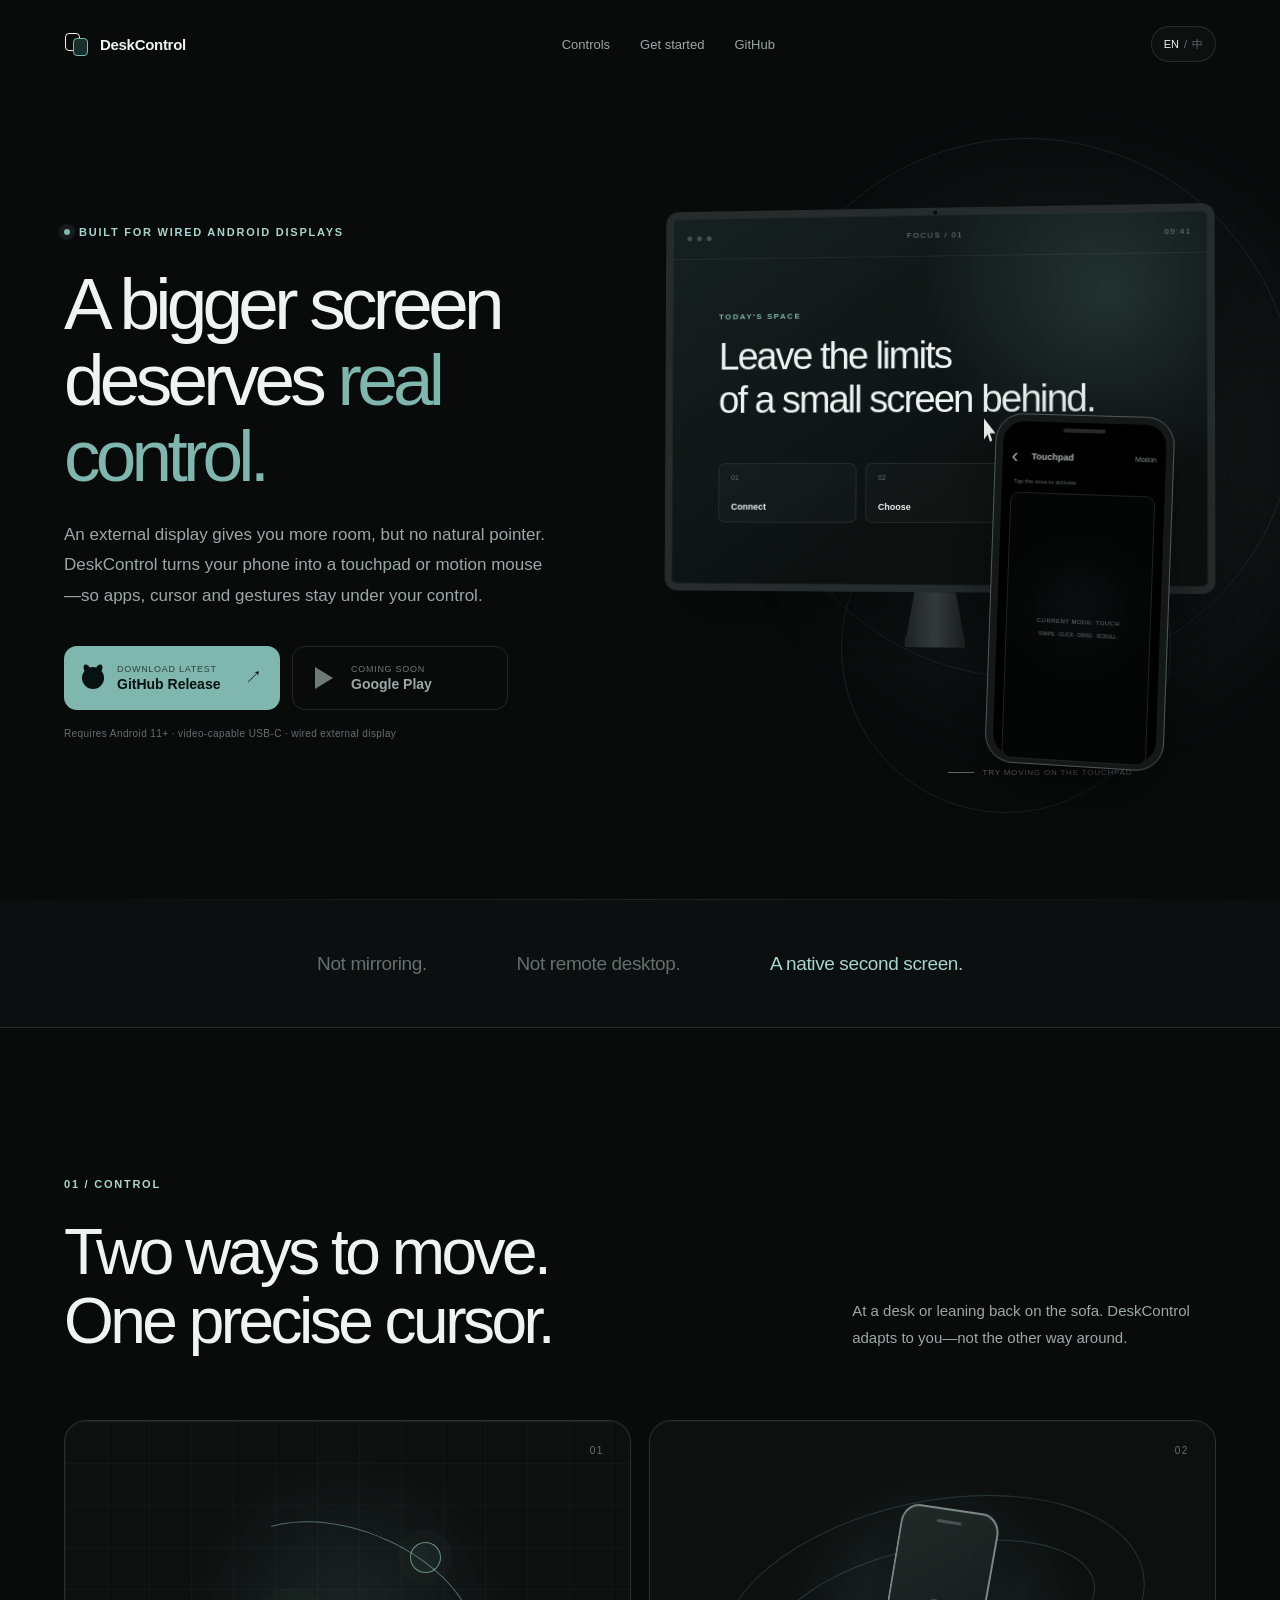
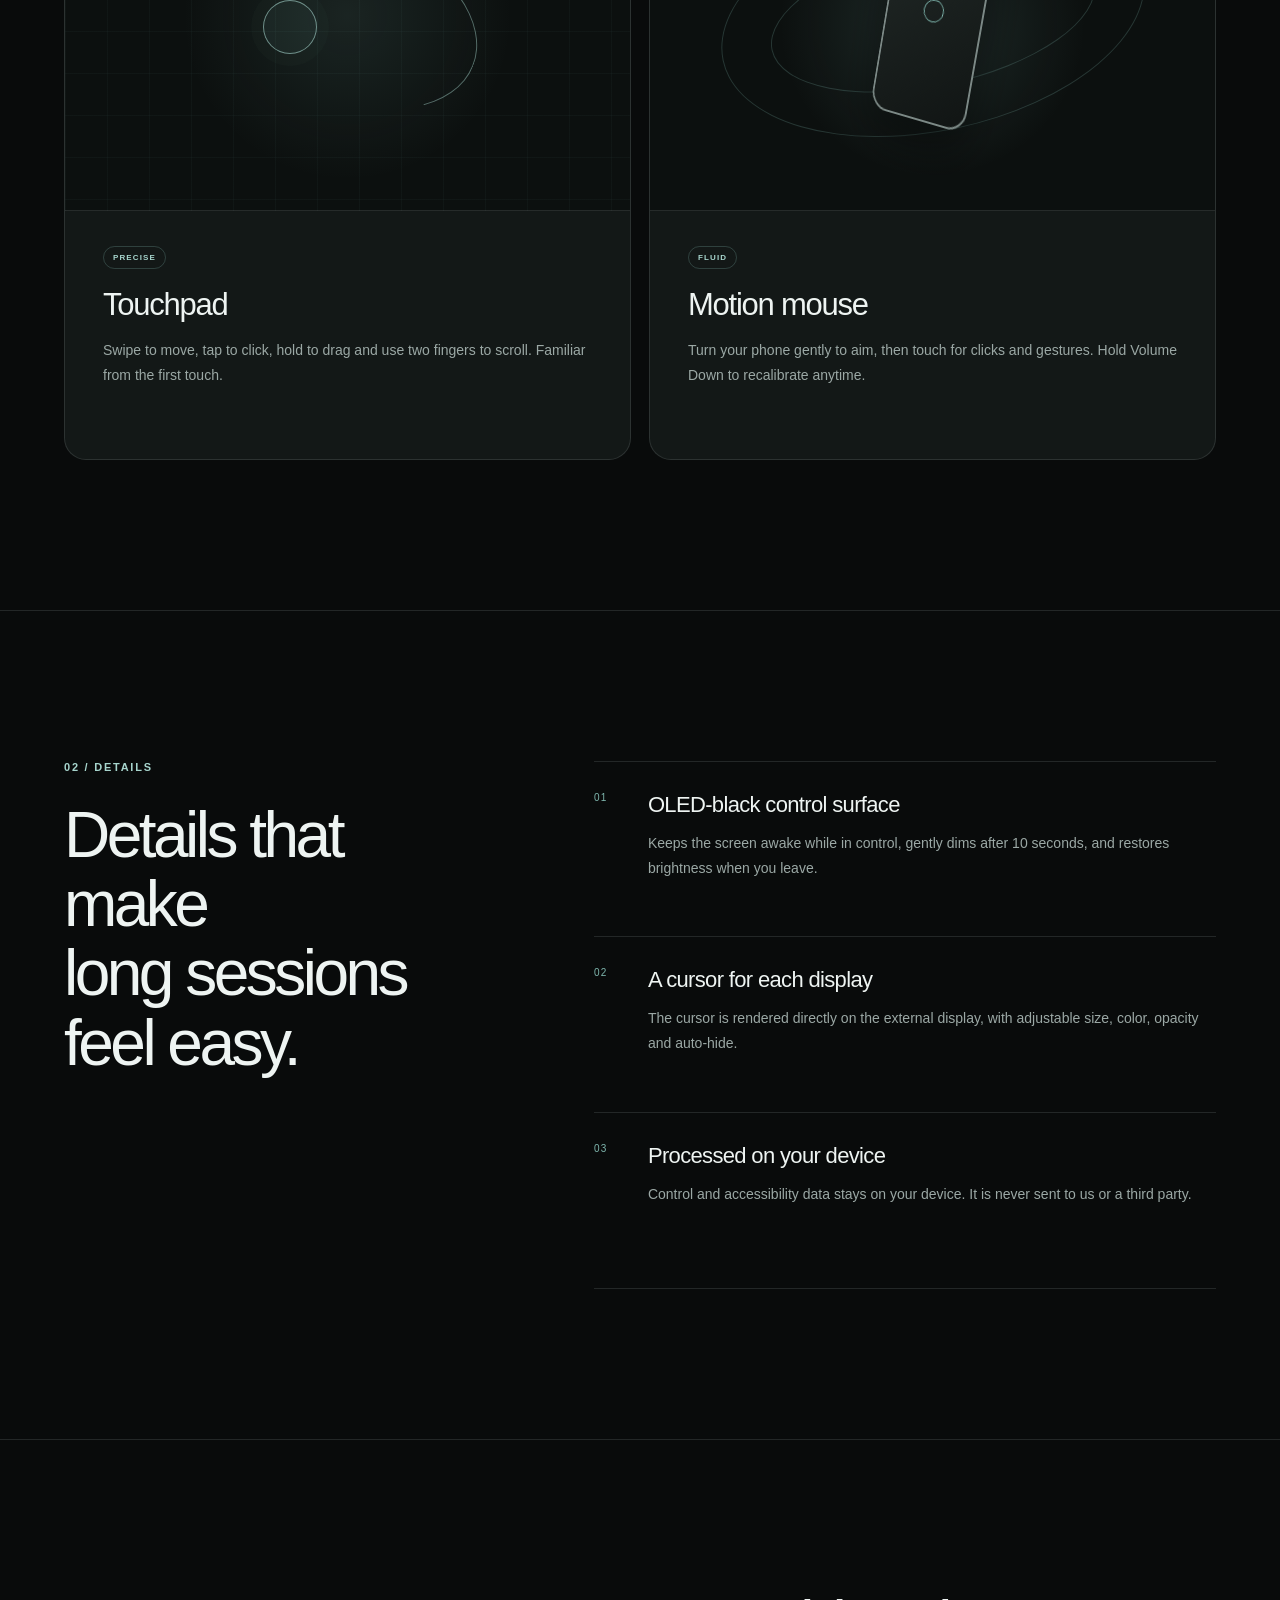
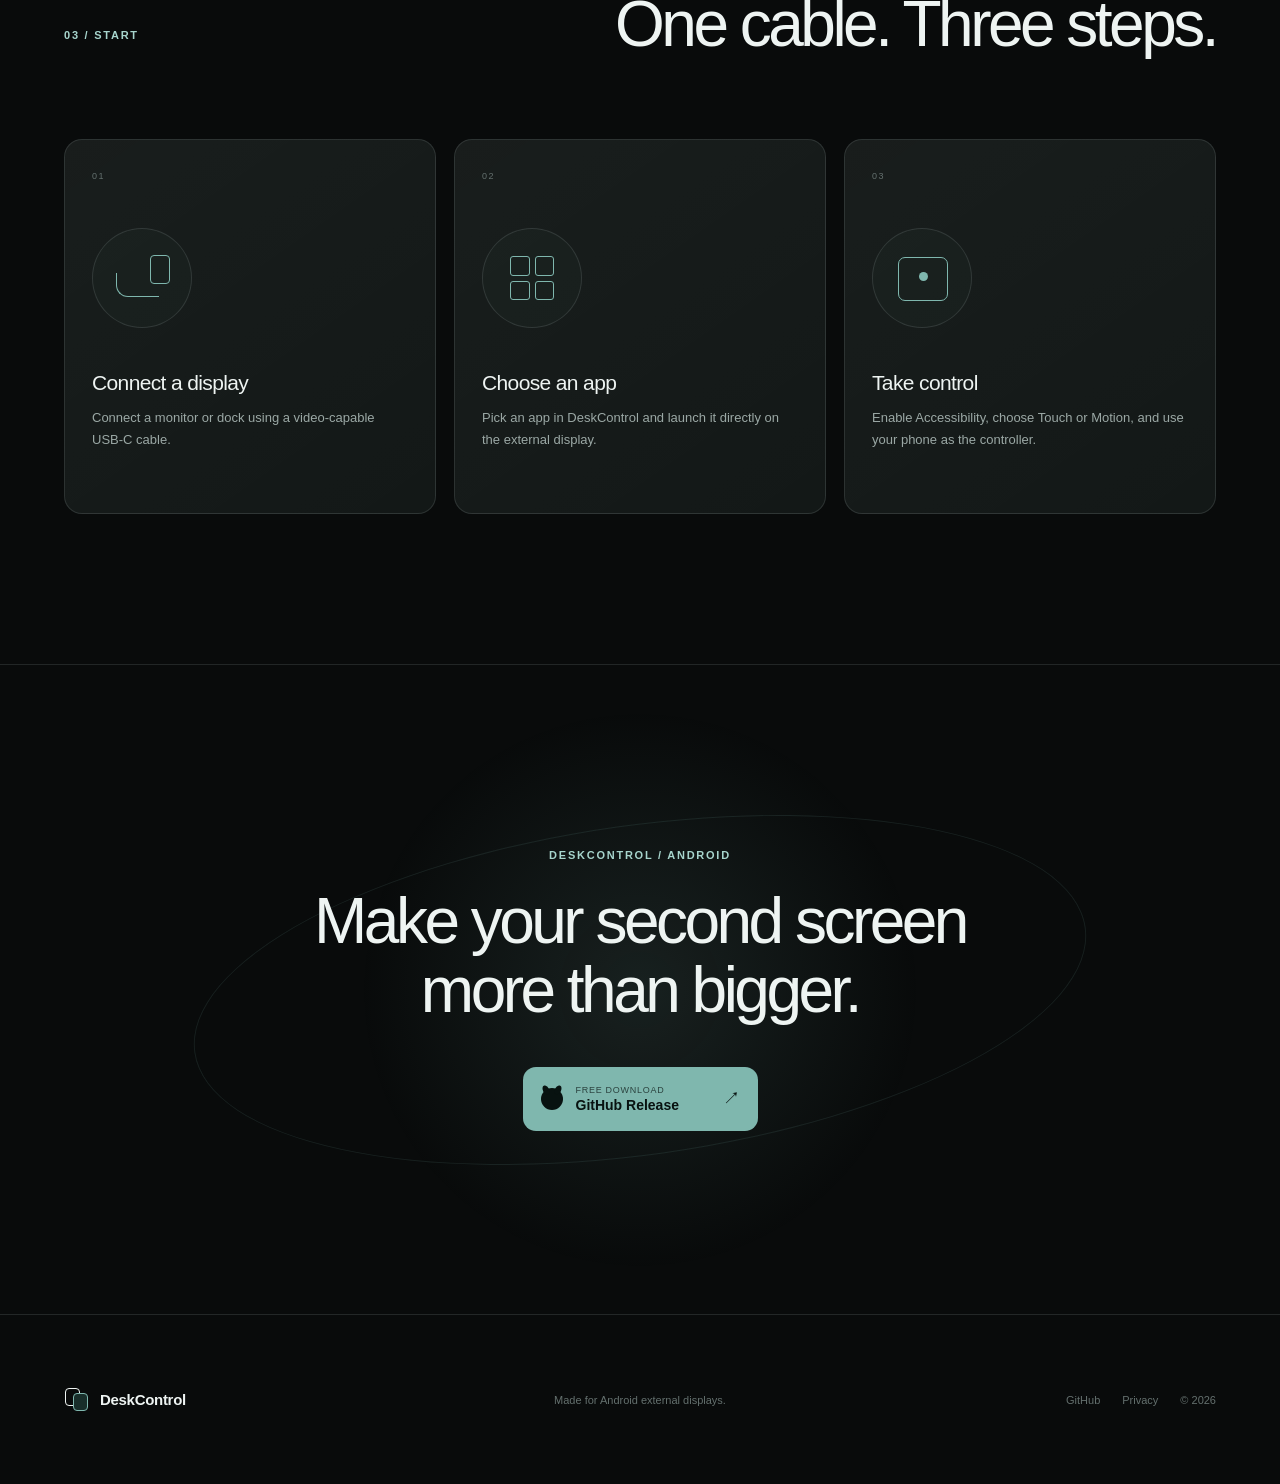
==== index.html @ b178121e "add official website" ====
<!doctype html>
<html lang="zh-CN">
<head>
    <meta charset="UTF-8">
    <meta name="viewport" content="width=device-width, initial-scale=1">
    <meta name="theme-color" content="#090b0b">
    <meta name="description" content="DeskControl 把 Android 手机变成有线外接屏的触控板与体感鼠标。">
    <meta property="og:type" content="website">
    <meta property="og:title" content="DeskControl — 让外接屏真正可用">
    <meta property="og:description" content="用手机上的触控板与体感鼠标，控制 Android 有线外接屏。">
    <meta property="og:image" content="https://exiarepairii.github.io/deskcontrol/og.png">
    <meta name="twitter:card" content="summary_large_image">
    <title>DeskControl — 让外接屏真正可用</title>
    <link rel="stylesheet" href="./styles.css">
    <script src="./script.js" defer></script>
</head>
<body>
    <a class="skip-link" href="#main" data-zh="跳到主要内容" data-en="Skip to content">跳到主要内容</a>

    <header class="site-header" aria-label="主导航">
        <a class="brand" href="#top" aria-label="DeskControl 首页">
            <span class="brand-mark" aria-hidden="true">
                <span></span><span></span>
            </span>
            <span>DeskControl</span>
        </a>
        <nav class="nav-links" aria-label="页面导航">
            <a href="#modes" data-zh="控制方式" data-en="Controls">控制方式</a>
            <a href="#how" data-zh="开始使用" data-en="Get started">开始使用</a>
            <a href="https://github.com/exiarepairii/deskcontrol" target="_blank" rel="noreferrer">GitHub</a>
        </nav>
        <button class="language-toggle" type="button" aria-label="Switch to English">
            <span class="lang-current">中</span>
            <span aria-hidden="true">/</span>
            <span class="lang-other">EN</span>
        </button>
    </header>

    <main id="main">
        <section class="hero" id="top">
            <div class="hero-glow" aria-hidden="true"></div>
            <div class="hero-copy">
                <div class="eyebrow">
                    <span class="status-dot"></span>
                    <span data-zh="为 Android 有线外接屏而生" data-en="Built for wired Android displays">为 Android 有线外接屏而生</span>
                </div>
                <h1 data-zh="手机接上大屏，<br><em>不该停在投影。</em>" data-en="A bigger screen<br>deserves <em>real control.</em>">手机接上大屏，<br><em>不该停在投影。</em></h1>
                <p class="hero-lede" data-zh="外接屏给了你更多空间，却拿走了顺手的指针。DeskControl 把手机变成触控板或体感鼠标，让应用、光标和手势都回到掌控之中。" data-en="An external display gives you more room, but no natural pointer. DeskControl turns your phone into a touchpad or motion mouse—so apps, cursor and gestures stay under your control.">外接屏给了你更多空间，却拿走了顺手的指针。DeskControl 把手机变成触控板或体感鼠标，让应用、光标和手势都回到掌控之中。</p>
                <div class="download-row">
                    <a class="download-button primary" href="https://github.com/exiarepairii/deskcontrol/releases/latest" target="_blank" rel="noreferrer">
                        <span class="github-icon" aria-hidden="true"></span>
                        <span>
                            <small data-zh="下载最新版" data-en="Download latest">下载最新版</small>
                            <strong>GitHub Release</strong>
                        </span>
                        <span class="arrow" aria-hidden="true">↗</span>
                    </a>
                    <div class="download-button upcoming" aria-disabled="true" title="Coming soon">
                        <span class="play-icon" aria-hidden="true"></span>
                        <span>
                            <small data-zh="即将上线" data-en="Coming soon">即将上线</small>
                            <strong>Google Play</strong>
                        </span>
                    </div>
                </div>
                <p class="requirements" data-zh="需要 Android 11+ · 支持视频输出的 USB-C · 有线外接屏" data-en="Requires Android 11+ · video-capable USB-C · wired external display">需要 Android 11+ · 支持视频输出的 USB-C · 有线外接屏</p>
            </div>

            <div class="hero-demo" aria-label="DeskControl 效果演示">
                <div class="ambient-ring ring-one" aria-hidden="true"></div>
                <div class="ambient-ring ring-two" aria-hidden="true"></div>
                <div class="monitor">
                    <div class="monitor-camera"></div>
                    <div class="monitor-screen">
                        <div class="desktop-bar">
                            <div class="window-dots"><i></i><i></i><i></i></div>
                            <span>FOCUS / 01</span>
                            <span class="desktop-time">09:41</span>
                        </div>
                        <div class="desktop-content">
                            <p data-zh="今日空间" data-en="TODAY'S SPACE">今日空间</p>
                            <h2 data-zh="把小屏的限制，<br>留在身后。" data-en="Leave the limits<br>of a small screen behind.">把小屏的限制，<br>留在身后。</h2>
                            <div class="desktop-cards">
                                <div><span>01</span><b data-zh="连接" data-en="Connect">连接</b></div>
                                <div><span>02</span><b data-zh="选择" data-en="Choose">选择</b></div>
                                <div><span>03</span><b data-zh="控制" data-en="Control">控制</b></div>
                            </div>
                        </div>
                        <div class="demo-cursor" aria-hidden="true"></div>
                    </div>
                    <div class="monitor-stand"></div>
                </div>
                <div class="phone">
                    <div class="phone-speaker"></div>
                    <div class="phone-ui">
                        <div class="phone-top">
                            <span>‹</span>
                            <b data-zh="触控板" data-en="Touchpad">触控板</b>
                            <small data-zh="体感" data-en="Motion">体感</small>
                        </div>
                        <p data-zh="轻触区域以激活" data-en="Tap the area to activate">轻触区域以激活</p>
                        <div class="touch-surface" tabindex="0" role="application" aria-label="互动触控板演示">
                            <div class="finger-trace"></div>
                            <div class="touch-copy">
                                <span data-zh="当前模式：触控" data-en="CURRENT MODE: TOUCH">当前模式：触控</span>
                                <small data-zh="滑动 · 点击 · 拖拽 · 双指滚动" data-en="SWIPE · CLICK · DRAG · SCROLL">滑动 · 点击 · 拖拽 · 双指滚动</small>
                            </div>
                        </div>
                    </div>
                </div>
                <p class="demo-hint">
                    <span class="hint-line"></span>
                    <span data-zh="在触控板上移动试试" data-en="Try moving on the touchpad">在触控板上移动试试</span>
                </p>
            </div>
        </section>

        <section class="proof-strip" aria-label="产品特点">
            <p data-zh="不是镜像。" data-en="Not mirroring.">不是镜像。</p>
            <p data-zh="不是远程桌面。" data-en="Not remote desktop.">不是远程桌面。</p>
            <p class="accent" data-zh="是原生的第二块屏幕。" data-en="A native second screen.">是原生的第二块屏幕。</p>
        </section>

        <section class="modes-section" id="modes">
            <div class="section-heading">
                <p class="section-kicker">01 / CONTROL</p>
                <h2 data-zh="两种方式，<br>同一个光标。" data-en="Two ways to move.<br>One precise cursor.">两种方式，<br>同一个光标。</h2>
                <p data-zh="坐在桌前，或者靠在沙发上。DeskControl 会适应你，而不是反过来。" data-en="At a desk or leaning back on the sofa. DeskControl adapts to you—not the other way around.">坐在桌前，或者靠在沙发上。DeskControl 会适应你，而不是反过来。</p>
            </div>
            <div class="mode-grid">
                <article class="mode-card touch-card">
                    <div class="card-index">01</div>
                    <div class="card-visual touch-visual" aria-hidden="true">
                        <div class="gesture-path"></div>
                        <span class="gesture-dot"></span>
                        <span class="gesture-dot second"></span>
                    </div>
                    <div class="card-copy">
                        <span class="mode-pill" data-zh="精确" data-en="PRECISE">精确</span>
                        <h3 data-zh="触控板" data-en="Touchpad">触控板</h3>
                        <p data-zh="滑动移动、轻触点击、长按拖拽、双指滚动。熟悉的操作，不需要重新学习。" data-en="Swipe to move, tap to click, hold to drag and use two fingers to scroll. Familiar from the first touch.">滑动移动、轻触点击、长按拖拽、双指滚动。熟悉的操作，不需要重新学习。</p>
                    </div>
                </article>
                <article class="mode-card motion-card">
                    <div class="card-index">02</div>
                    <div class="card-visual motion-visual" aria-hidden="true">
                        <div class="motion-phone">
                            <span></span>
                        </div>
                        <div class="orbit orbit-a"></div>
                        <div class="orbit orbit-b"></div>
                    </div>
                    <div class="card-copy">
                        <span class="mode-pill" data-zh="自由" data-en="FLUID">自由</span>
                        <h3 data-zh="体感鼠标" data-en="Motion mouse">体感鼠标</h3>
                        <p data-zh="轻转手机即可瞄准光标，触摸完成点击和手势。握住音量减键，随时快速校准。" data-en="Turn your phone gently to aim, then touch for clicks and gestures. Hold Volume Down to recalibrate anytime.">轻转手机即可瞄准光标，触摸完成点击和手势。握住音量减键，随时快速校准。</p>
                    </div>
                </article>
            </div>
        </section>

        <section class="details-section">
            <div class="detail-copy">
                <p class="section-kicker">02 / DETAILS</p>
                <h2 data-zh="为长时间使用，<br>做好了细节。" data-en="Details that make<br>long sessions feel easy.">为长时间使用，<br>做好了细节。</h2>
            </div>
            <div class="detail-list">
                <article>
                    <span>01</span>
                    <div>
                        <h3 data-zh="OLED 纯黑控制面" data-en="OLED-black control surface">OLED 纯黑控制面</h3>
                        <p data-zh="进入控制后自动保持屏幕常亮，并在闲置 10 秒后温和调暗；离开时恢复原亮度。" data-en="Keeps the screen awake while in control, gently dims after 10 seconds, and restores brightness when you leave.">进入控制后自动保持屏幕常亮，并在闲置 10 秒后温和调暗；离开时恢复原亮度。</p>
                    </div>
                </article>
                <article>
                    <span>02</span>
                    <div>
                        <h3 data-zh="每块屏幕独立光标" data-en="A cursor for each display">每块屏幕独立光标</h3>
                        <p data-zh="光标直接绘制在外接屏，可调大小、颜色、透明度与自动隐藏时间。" data-en="The cursor is rendered directly on the external display, with adjustable size, color, opacity and auto-hide.">光标直接绘制在外接屏，可调大小、颜色、透明度与自动隐藏时间。</p>
                    </div>
                </article>
                <article>
                    <span>03</span>
                    <div>
                        <h3 data-zh="只在设备上处理" data-en="Processed on your device">只在设备上处理</h3>
                        <p data-zh="控制与无障碍数据只在本机处理，不上传给我们或第三方。" data-en="Control and accessibility data stays on your device. It is never sent to us or a third party.">控制与无障碍数据只在本机处理，不上传给我们或第三方。</p>
                    </div>
                </article>
            </div>
        </section>

        <section class="steps-section" id="how">
            <div class="steps-header">
                <p class="section-kicker">03 / START</p>
                <h2 data-zh="一根线，三步开始。" data-en="One cable. Three steps.">一根线，三步开始。</h2>
            </div>
            <ol class="steps">
                <li>
                    <span class="step-number">01</span>
                    <div class="step-icon cable-icon" aria-hidden="true"><i></i></div>
                    <h3 data-zh="连接屏幕" data-en="Connect a display">连接屏幕</h3>
                    <p data-zh="通过支持视频输出的 USB-C 线连接显示器或扩展坞。" data-en="Connect a monitor or dock using a video-capable USB-C cable.">通过支持视频输出的 USB-C 线连接显示器或扩展坞。</p>
                </li>
                <li>
                    <span class="step-number">02</span>
                    <div class="step-icon app-icon" aria-hidden="true"><i></i><i></i><i></i><i></i></div>
                    <h3 data-zh="选择应用" data-en="Choose an app">选择应用</h3>
                    <p data-zh="在 DeskControl 中选择应用，把它直接启动到外接屏。" data-en="Pick an app in DeskControl and launch it directly on the external display.">在 DeskControl 中选择应用，把它直接启动到外接屏。</p>
                </li>
                <li>
                    <span class="step-number">03</span>
                    <div class="step-icon control-icon" aria-hidden="true"><i></i><b></b></div>
                    <h3 data-zh="开始控制" data-en="Take control">开始控制</h3>
                    <p data-zh="开启无障碍服务，选择触控或体感，让手机成为你的控制器。" data-en="Enable Accessibility, choose Touch or Motion, and use your phone as the controller.">开启无障碍服务，选择触控或体感，让手机成为你的控制器。</p>
                </li>
            </ol>
        </section>

        <section class="final-cta">
            <div class="cta-orbit" aria-hidden="true"></div>
            <p class="section-kicker">DESKCONTROL / ANDROID</p>
            <h2 data-zh="让外接屏，<br>不止是更大。" data-en="Make your second screen<br>more than bigger.">让外接屏，<br>不止是更大。</h2>
            <a class="download-button primary cta-button" href="https://github.com/exiarepairii/deskcontrol/releases/latest" target="_blank" rel="noreferrer">
                <span class="github-icon" aria-hidden="true"></span>
                <span>
                    <small data-zh="免费下载" data-en="Free download">免费下载</small>
                    <strong>GitHub Release</strong>
                </span>
                <span class="arrow" aria-hidden="true">↗</span>
            </a>
        </section>
    </main>

    <footer>
        <a class="brand footer-brand" href="#top">
            <span class="brand-mark" aria-hidden="true"><span></span><span></span></span>
            <span>DeskControl</span>
        </a>
        <p data-zh="为 Android 外接屏而做。" data-en="Made for Android external displays.">为 Android 外接屏而做。</p>
        <div class="footer-links">
            <a href="https://github.com/exiarepairii/deskcontrol" target="_blank" rel="noreferrer">GitHub</a>
            <a href="https://github.com/exiarepairii/deskcontrol/blob/main/docs/privacy-policy.md" target="_blank" rel="noreferrer" data-zh="隐私政策" data-en="Privacy">隐私政策</a>
            <span>© <span id="year">2026</span></span>
        </div>
    </footer>
</body>
</html>
---- styles.css ----
:root {
    color-scheme: dark;
    --bg: #090b0b;
    --bg-raised: #101414;
    --surface: #131817;
    --surface-soft: #181e1d;
    --stroke: rgba(220, 236, 232, 0.12);
    --stroke-strong: rgba(220, 236, 232, 0.22);
    --text: #eef4f2;
    --muted: #9ba8a5;
    --faint: #64706e;
    --accent: #7fb7ae;
    --accent-bright: #a7d5cd;
    --accent-dark: #182e2a;
    --max: 1380px;
    --pad: clamp(20px, 5vw, 72px);
}

* {
    box-sizing: border-box;
}

html {
    scroll-behavior: smooth;
    background: var(--bg);
}

body {
    margin: 0;
    min-width: 320px;
    overflow-x: hidden;
    background:
        radial-gradient(circle at 65% -10%, rgba(127, 183, 174, 0.08), transparent 26rem),
        var(--bg);
    color: var(--text);
    font-family: Inter, ui-sans-serif, -apple-system, BlinkMacSystemFont, "Segoe UI", "PingFang SC", "Noto Sans CJK SC", sans-serif;
    -webkit-font-smoothing: antialiased;
}

a {
    color: inherit;
    text-decoration: none;
}

button, a {
    -webkit-tap-highlight-color: transparent;
}

.skip-link {
    position: fixed;
    z-index: 100;
    top: 12px;
    left: 12px;
    padding: 10px 14px;
    border-radius: 8px;
    background: var(--text);
    color: var(--bg);
    transform: translateY(-150%);
}

.skip-link:focus {
    transform: translateY(0);
}

.site-header {
    position: absolute;
    z-index: 20;
    top: 0;
    left: 50%;
    display: flex;
    width: min(100%, var(--max));
    height: 88px;
    padding: 0 var(--pad);
    align-items: center;
    justify-content: space-between;
    transform: translateX(-50%);
}

.brand {
    display: inline-flex;
    align-items: center;
    gap: 11px;
    font-size: 15px;
    font-weight: 680;
    letter-spacing: -0.02em;
}

.brand-mark {
    position: relative;
    display: inline-block;
    width: 25px;
    height: 25px;
}

.brand-mark span {
    position: absolute;
    width: 15px;
    height: 18px;
    border: 1.5px solid var(--text);
    border-radius: 4px;
}

.brand-mark span:first-child {
    top: 1px;
    left: 1px;
    background: var(--bg);
}

.brand-mark span:last-child {
    right: 1px;
    bottom: 1px;
    border-color: var(--accent);
    background: var(--accent-dark);
}

.nav-links {
    display: flex;
    align-items: center;
    gap: 30px;
    color: var(--muted);
    font-size: 13px;
}

.nav-links a {
    transition: color 180ms ease;
}

.nav-links a:hover,
.nav-links a:focus-visible {
    color: var(--text);
}

.language-toggle {
    display: flex;
    height: 36px;
    padding: 0 12px;
    align-items: center;
    gap: 5px;
    border: 1px solid var(--stroke);
    border-radius: 18px;
    background: rgba(255, 255, 255, 0.025);
    color: var(--faint);
    font: inherit;
    font-size: 11px;
    cursor: pointer;
}

.lang-current {
    color: var(--text);
}

.hero {
    position: relative;
    display: grid;
    min-height: min(900px, 100svh);
    padding: 145px max(var(--pad), calc((100vw - var(--max)) / 2 + var(--pad))) 80px;
    grid-template-columns: minmax(380px, 0.9fr) minmax(500px, 1.1fr);
    align-items: center;
    gap: clamp(40px, 5vw, 92px);
    overflow: hidden;
}

.hero::after {
    position: absolute;
    right: 0;
    bottom: 0;
    left: 0;
    height: 1px;
    background: linear-gradient(90deg, transparent, var(--stroke), transparent);
    content: "";
}

.hero-glow {
    position: absolute;
    top: 10%;
    right: -10%;
    width: 700px;
    height: 700px;
    border-radius: 50%;
    background: radial-gradient(circle, rgba(127, 183, 174, 0.12), transparent 67%);
    filter: blur(20px);
    pointer-events: none;
}

.hero-copy {
    position: relative;
    z-index: 2;
    max-width: 610px;
}

.eyebrow,
.section-kicker {
    display: flex;
    align-items: center;
    gap: 9px;
    margin: 0 0 28px;
    color: var(--accent-bright);
    font-size: 11px;
    font-weight: 650;
    letter-spacing: 0.16em;
    text-transform: uppercase;
}

.status-dot {
    width: 6px;
    height: 6px;
    border-radius: 50%;
    background: var(--accent);
    box-shadow: 0 0 0 5px rgba(127, 183, 174, 0.1);
}

h1, h2, h3, p {
    margin-top: 0;
}

h1 {
    margin-bottom: 26px;
    font-size: clamp(50px, 5.7vw, 82px);
    font-weight: 500;
    line-height: 1.04;
    letter-spacing: -0.065em;
}

h1 em {
    color: var(--accent);
    font-style: normal;
}

.hero-lede {
    max-width: 570px;
    margin-bottom: 34px;
    color: var(--muted);
    font-size: 17px;
    line-height: 1.8;
}

.download-row {
    display: flex;
    flex-wrap: wrap;
    gap: 12px;
}

.download-button {
    display: flex;
    min-width: 216px;
    height: 64px;
    padding: 0 17px;
    align-items: center;
    gap: 13px;
    border: 1px solid var(--stroke);
    border-radius: 13px;
}

.download-button span:nth-child(2) {
    display: flex;
    flex: 1;
    flex-direction: column;
    align-items: flex-start;
}

.download-button small {
    margin-bottom: 2px;
    color: inherit;
    font-size: 9px;
    letter-spacing: 0.08em;
    text-transform: uppercase;
    opacity: 0.7;
}

.download-button strong {
    font-size: 14px;
    font-weight: 650;
}

.download-button.primary {
    border-color: transparent;
    background: var(--accent);
    color: #081210;
    transition: transform 180ms ease, background 180ms ease, box-shadow 180ms ease;
}

.download-button.primary:hover,
.download-button.primary:focus-visible {
    background: var(--accent-bright);
    box-shadow: 0 12px 38px rgba(127, 183, 174, 0.15);
    transform: translateY(-2px);
}

.download-button.upcoming {
    color: var(--muted);
    cursor: not-allowed;
}

.arrow {
    font-size: 17px;
}

.github-icon {
    position: relative;
    width: 22px;
    height: 22px;
    flex: 0 0 auto;
    border-radius: 50%;
    background: currentColor;
}

.github-icon::before,
.github-icon::after {
    position: absolute;
    top: -2px;
    width: 8px;
    height: 8px;
    border-radius: 2px 6px 2px 6px;
    background: currentColor;
    content: "";
}

.github-icon::before {
    left: 1px;
    transform: rotate(15deg);
}

.github-icon::after {
    right: 1px;
    transform: rotate(75deg);
}

.play-icon {
    width: 0;
    height: 0;
    margin: 0 5px;
    flex: 0 0 auto;
    border-top: 11px solid transparent;
    border-bottom: 11px solid transparent;
    border-left: 18px solid currentColor;
    opacity: 0.7;
}

.requirements {
    margin: 18px 0 0;
    color: var(--faint);
    font-size: 10px;
    letter-spacing: 0.04em;
}

.hero-demo {
    position: relative;
    height: 600px;
    perspective: 1400px;
}

.ambient-ring {
    position: absolute;
    border: 1px solid rgba(127, 183, 174, 0.13);
    border-radius: 50%;
    pointer-events: none;
}

.ring-one {
    top: -45px;
    right: -80px;
    width: 540px;
    height: 540px;
}

.ring-two {
    right: 45px;
    bottom: -30px;
    width: 330px;
    height: 330px;
}

.monitor {
    position: absolute;
    top: 24px;
    right: 1%;
    width: min(92%, 650px);
    transform: rotateY(-5deg) rotateX(1deg);
    transform-style: preserve-3d;
}

.monitor-screen {
    position: relative;
    height: 385px;
    overflow: hidden;
    border: 7px solid #252c2b;
    border-radius: 13px;
    background:
        radial-gradient(circle at 82% 22%, rgba(127, 183, 174, 0.18), transparent 35%),
        linear-gradient(145deg, #16211f, #0c1110 64%);
    box-shadow: 0 35px 70px rgba(0, 0, 0, 0.42), inset 0 0 0 1px rgba(255, 255, 255, 0.05);
}

.monitor-camera {
    position: absolute;
    z-index: 3;
    top: 3px;
    left: 50%;
    width: 4px;
    height: 4px;
    border-radius: 50%;
    background: #050606;
    transform: translateX(-50%);
}

.desktop-bar {
    display: flex;
    height: 42px;
    padding: 0 15px;
    align-items: center;
    justify-content: space-between;
    border-bottom: 1px solid rgba(255, 255, 255, 0.06);
    color: #70807d;
    font-size: 8px;
    letter-spacing: 0.16em;
}

.window-dots {
    display: flex;
    gap: 5px;
}

.window-dots i {
    width: 5px;
    height: 5px;
    border-radius: 50%;
    background: #45504e;
}

.desktop-content {
    padding: 54px 48px;
}

.desktop-content > p {
    margin-bottom: 14px;
    color: var(--accent);
    font-size: 8px;
    font-weight: 700;
    letter-spacing: 0.2em;
}

.desktop-content h2 {
    margin-bottom: 42px;
    font-size: clamp(24px, 3vw, 40px);
    font-weight: 500;
    line-height: 1.15;
    letter-spacing: -0.05em;
}

.desktop-cards {
    display: grid;
    grid-template-columns: repeat(3, 1fr);
    gap: 9px;
}

.desktop-cards div {
    display: flex;
    height: 60px;
    padding: 10px 12px;
    flex-direction: column;
    justify-content: space-between;
    border: 1px solid rgba(255, 255, 255, 0.08);
    border-radius: 7px;
    background: rgba(255, 255, 255, 0.025);
}

.desktop-cards span {
    color: var(--faint);
    font-size: 7px;
}

.desktop-cards b {
    font-size: 9px;
    font-weight: 600;
}

.monitor-stand {
    position: relative;
    width: 160px;
    height: 55px;
    margin: 0 auto;
    background: linear-gradient(90deg, transparent 31%, #1c2221 31%, #343b3a 50%, #1c2221 69%, transparent 69%);
    clip-path: polygon(37% 0, 63% 0, 68% 82%, 94% 88%, 100% 100%, 0 100%, 6% 88%, 32% 82%);
}

.phone {
    position: absolute;
    z-index: 5;
    right: 8%;
    bottom: 16px;
    width: 178px;
    height: 352px;
    padding: 7px;
    overflow: hidden;
    border: 1px solid #4f5957;
    border-radius: 28px;
    background: #141817;
    box-shadow: 0 30px 70px rgba(0, 0, 0, 0.55);
    transform: rotateY(-8deg) rotateZ(2deg);
}

.phone-speaker {
    position: absolute;
    z-index: 2;
    top: 13px;
    left: 50%;
    width: 42px;
    height: 4px;
    border-radius: 4px;
    background: #242928;
    transform: translateX(-50%);
}

.phone-ui {
    height: 100%;
    padding: 19px 9px 10px;
    border-radius: 21px;
    background: #000;
}

.phone-top {
    display: grid;
    height: 31px;
    grid-template-columns: 20px 1fr auto;
    align-items: center;
    color: #adb5b3;
}

.phone-top span {
    font-size: 20px;
}

.phone-top b {
    font-size: 9px;
    font-weight: 600;
}

.phone-top small {
    color: #848e8c;
    font-size: 7px;
}

.phone-ui > p {
    margin: 7px 3px 8px;
    color: #5f6b68;
    font-size: 6px;
}

.touch-surface {
    position: relative;
    height: 268px;
    overflow: hidden;
    border: 1px solid #1b2422;
    border-radius: 9px;
    background:
        radial-gradient(circle at 50% 42%, rgba(127, 183, 174, 0.05), transparent 45%),
        #040505;
    cursor: crosshair;
    outline: none;
}

.touch-surface:focus-visible {
    border-color: var(--accent);
}

.touch-copy {
    position: absolute;
    top: 50%;
    left: 50%;
    display: flex;
    width: 90%;
    flex-direction: column;
    gap: 7px;
    color: #66716f;
    text-align: center;
    transform: translate(-50%, -50%);
}

.touch-copy span {
    font-size: 6px;
    letter-spacing: 0.08em;
}

.touch-copy small {
    font-size: 5px;
}

.finger-trace {
    position: absolute;
    z-index: 2;
    top: 50%;
    left: 50%;
    width: 22px;
    height: 22px;
    border: 1px solid rgba(167, 213, 205, 0.55);
    border-radius: 50%;
    opacity: 0;
    pointer-events: none;
    transform: translate(-50%, -50%);
    transition: opacity 150ms ease;
}

.touch-surface:hover .finger-trace,
.touch-surface:focus .finger-trace {
    opacity: 1;
}

.demo-cursor {
    position: absolute;
    z-index: 10;
    top: 55%;
    left: 59%;
    width: 17px;
    height: 24px;
    background: #f7fbfa;
    clip-path: polygon(0 0, 0 92%, 24% 69%, 38% 100%, 51% 94%, 37% 64%, 70% 64%);
    filter: drop-shadow(0 2px 2px rgba(0, 0, 0, 0.6));
    transition: left 80ms linear, top 80ms linear;
}

.demo-hint {
    position: absolute;
    right: 14%;
    bottom: -2px;
    display: flex;
    align-items: center;
    gap: 9px;
    color: var(--faint);
    font-size: 8px;
    letter-spacing: 0.1em;
    text-transform: uppercase;
}

.hint-line {
    width: 26px;
    height: 1px;
    background: var(--faint);
}

.proof-strip {
    display: flex;
    min-height: 128px;
    padding: 30px var(--pad);
    align-items: center;
    justify-content: center;
    gap: clamp(25px, 7vw, 100px);
    border-bottom: 1px solid var(--stroke);
    background: #0c0f0f;
}

.proof-strip p {
    margin: 0;
    color: var(--faint);
    font-size: clamp(14px, 1.5vw, 19px);
    letter-spacing: -0.02em;
}

.proof-strip .accent {
    color: var(--accent-bright);
}

.modes-section,
.details-section,
.steps-section {
    width: min(100%, var(--max));
    margin: 0 auto;
    padding: 150px var(--pad);
}

.section-heading {
    display: grid;
    margin-bottom: 64px;
    grid-template-columns: minmax(300px, 1fr) minmax(250px, 0.55fr);
    column-gap: 11%;
}

.section-heading .section-kicker {
    grid-column: 1 / -1;
}

.section-heading h2,
.detail-copy h2,
.steps-header h2,
.final-cta h2 {
    margin-bottom: 0;
    font-size: clamp(40px, 5vw, 66px);
    font-weight: 500;
    line-height: 1.08;
    letter-spacing: -0.055em;
}

.section-heading > p:last-child {
    align-self: end;
    margin-bottom: 5px;
    color: var(--muted);
    font-size: 15px;
    line-height: 1.8;
}

.mode-grid {
    display: grid;
    grid-template-columns: 1fr 1fr;
    gap: 18px;
}

.mode-card {
    position: relative;
    min-height: 640px;
    overflow: hidden;
    border: 1px solid var(--stroke);
    border-radius: 22px;
    background: var(--surface);
}

.mode-card::after {
    position: absolute;
    inset: 0;
    border-radius: inherit;
    box-shadow: inset 0 1px 0 rgba(255, 255, 255, 0.035);
    content: "";
    pointer-events: none;
}

.card-index {
    position: absolute;
    z-index: 2;
    top: 24px;
    right: 26px;
    color: var(--faint);
    font-size: 10px;
    letter-spacing: 0.16em;
}

.card-visual {
    position: relative;
    height: 390px;
    border-bottom: 1px solid var(--stroke);
}

.touch-visual {
    background:
        linear-gradient(rgba(127, 183, 174, 0.045) 1px, transparent 1px),
        linear-gradient(90deg, rgba(127, 183, 174, 0.045) 1px, transparent 1px),
        radial-gradient(circle at 50% 50%, rgba(127, 183, 174, 0.12), transparent 48%),
        #0c100f;
    background-size: 42px 42px, 42px 42px, auto, auto;
}

.gesture-path {
    position: absolute;
    top: 28%;
    left: 26%;
    width: 48%;
    height: 44%;
    border: 1px solid rgba(167, 213, 205, 0.45);
    border-left-color: transparent;
    border-bottom-color: transparent;
    border-radius: 50%;
    transform: rotate(22deg);
}

.gesture-dot {
    position: absolute;
    top: 46%;
    left: 35%;
    width: 54px;
    height: 54px;
    border: 1px solid rgba(167, 213, 205, 0.6);
    border-radius: 50%;
    background: rgba(127, 183, 174, 0.08);
    box-shadow: 0 0 0 12px rgba(127, 183, 174, 0.025);
}

.gesture-dot.second {
    top: 31%;
    left: 61%;
    width: 31px;
    height: 31px;
}

.motion-visual {
    overflow: hidden;
    background: radial-gradient(circle at 50% 52%, rgba(127, 183, 174, 0.16), transparent 44%), #0c100f;
    perspective: 800px;
}

.motion-phone {
    position: absolute;
    z-index: 2;
    top: 87px;
    left: 50%;
    width: 110px;
    height: 215px;
    border: 2px solid #7c8986;
    border-radius: 20px;
    background: linear-gradient(145deg, #222a28, #111514);
    box-shadow: 0 25px 50px rgba(0, 0, 0, 0.45);
    transform: translateX(-50%) rotateY(-28deg) rotateZ(11deg);
}

.motion-phone::before {
    position: absolute;
    top: 10px;
    left: 50%;
    width: 28px;
    height: 3px;
    border-radius: 4px;
    background: #47514f;
    content: "";
    transform: translateX(-50%);
}

.motion-phone span {
    position: absolute;
    top: 48%;
    left: 50%;
    width: 23px;
    height: 23px;
    border: 1px solid var(--accent);
    border-radius: 50%;
    transform: translate(-50%, -50%);
}

.orbit {
    position: absolute;
    top: 50%;
    left: 50%;
    border: 1px solid rgba(127, 183, 174, 0.23);
    border-radius: 50%;
    transform: translate(-50%, -50%) rotate(-12deg);
}

.orbit-a {
    width: 330px;
    height: 140px;
}

.orbit-b {
    width: 430px;
    height: 230px;
}

.card-copy {
    padding: 35px 38px 40px;
}

.mode-pill {
    display: inline-flex;
    height: 23px;
    margin-bottom: 18px;
    padding: 0 9px;
    align-items: center;
    border: 1px solid rgba(127, 183, 174, 0.26);
    border-radius: 12px;
    color: var(--accent-bright);
    font-size: 8px;
    font-weight: 700;
    letter-spacing: 0.14em;
}

.card-copy h3 {
    margin-bottom: 15px;
    font-size: 31px;
    font-weight: 520;
    letter-spacing: -0.04em;
}

.card-copy p {
    max-width: 500px;
    margin: 0;
    color: var(--muted);
    font-size: 14px;
    line-height: 1.75;
}

.details-section {
    display: grid;
    grid-template-columns: 0.8fr 1.2fr;
    gap: 10%;
    border-top: 1px solid var(--stroke);
}

.detail-copy {
    position: sticky;
    top: 80px;
    align-self: start;
}

.detail-list article {
    display: grid;
    min-height: 176px;
    padding: 30px 0;
    grid-template-columns: 54px 1fr;
    align-items: start;
    border-bottom: 1px solid var(--stroke);
}

.detail-list article:first-child {
    border-top: 1px solid var(--stroke);
}

.detail-list article > span {
    color: var(--accent);
    font-size: 10px;
    letter-spacing: 0.12em;
}

.detail-list h3 {
    margin-bottom: 13px;
    font-size: 22px;
    font-weight: 520;
    letter-spacing: -0.03em;
}

.detail-list p {
    max-width: 600px;
    margin-bottom: 0;
    color: var(--muted);
    font-size: 14px;
    line-height: 1.75;
}

.steps-section {
    border-top: 1px solid var(--stroke);
}

.steps-header {
    display: flex;
    margin-bottom: 80px;
    align-items: end;
    justify-content: space-between;
}

.steps-header .section-kicker {
    margin-bottom: 18px;
}

.steps {
    display: grid;
    margin: 0;
    padding: 0;
    grid-template-columns: repeat(3, 1fr);
    gap: 18px;
    list-style: none;
}

.steps li {
    position: relative;
    min-height: 375px;
    padding: 25px 27px 32px;
    border: 1px solid var(--stroke);
    border-radius: 18px;
    background: linear-gradient(145deg, rgba(255, 255, 255, 0.025), transparent), var(--surface);
}

.step-number {
    color: var(--faint);
    font-size: 9px;
    letter-spacing: 0.16em;
}

.step-icon {
    position: relative;
    width: 100px;
    height: 100px;
    margin: 45px 0 43px;
    border: 1px solid var(--stroke);
    border-radius: 50%;
    background: rgba(127, 183, 174, 0.025);
}

.cable-icon::before {
    position: absolute;
    top: 44px;
    left: 23px;
    width: 42px;
    height: 23px;
    border: 1.5px solid var(--accent);
    border-top: 0;
    border-right: 0;
    border-radius: 0 0 0 12px;
    content: "";
}

.cable-icon i {
    position: absolute;
    top: 26px;
    right: 21px;
    width: 20px;
    height: 29px;
    border: 1.5px solid var(--accent);
    border-radius: 4px;
}

.app-icon {
    display: grid;
    padding: 27px;
    grid-template-columns: 1fr 1fr;
    gap: 5px;
}

.app-icon i {
    border: 1px solid var(--accent);
    border-radius: 3px;
}

.control-icon i {
    position: absolute;
    top: 28px;
    left: 25px;
    width: 50px;
    height: 44px;
    border: 1px solid var(--accent);
    border-radius: 7px;
}

.control-icon b {
    position: absolute;
    top: 43px;
    left: 46px;
    width: 9px;
    height: 9px;
    border-radius: 50%;
    background: var(--accent);
}

.steps h3 {
    margin-bottom: 12px;
    font-size: 21px;
    font-weight: 520;
    letter-spacing: -0.03em;
}

.steps p {
    margin: 0;
    color: var(--muted);
    font-size: 13px;
    line-height: 1.7;
}

.final-cta {
    position: relative;
    display: flex;
    min-height: 650px;
    padding: 120px var(--pad);
    flex-direction: column;
    align-items: center;
    justify-content: center;
    overflow: hidden;
    border-top: 1px solid var(--stroke);
    text-align: center;
}

.final-cta::before {
    position: absolute;
    width: 600px;
    height: 600px;
    border-radius: 50%;
    background: radial-gradient(circle, rgba(127, 183, 174, 0.13), transparent 66%);
    content: "";
}

.cta-orbit {
    position: absolute;
    width: min(82vw, 900px);
    height: 330px;
    border: 1px solid rgba(127, 183, 174, 0.12);
    border-radius: 50%;
    transform: rotate(-8deg);
}

.final-cta > *:not(.cta-orbit) {
    position: relative;
    z-index: 2;
}

.final-cta .section-kicker {
    margin-bottom: 26px;
}

.final-cta h2 {
    margin-bottom: 42px;
}

.cta-button {
    width: 235px;
}

footer {
    display: grid;
    min-height: 170px;
    padding: 40px max(var(--pad), calc((100vw - var(--max)) / 2 + var(--pad)));
    grid-template-columns: 1fr auto 1fr;
    align-items: center;
    border-top: 1px solid var(--stroke);
    color: var(--faint);
    font-size: 11px;
}

.footer-brand {
    color: var(--text);
}

footer p {
    margin: 0;
}

.footer-links {
    display: flex;
    justify-content: flex-end;
    gap: 22px;
}

.footer-links a:hover,
.footer-links a:focus-visible {
    color: var(--text);
}

@media (max-width: 1050px) {
    .hero {
        min-height: auto;
        padding-top: 150px;
        grid-template-columns: 1fr;
    }

    .hero-copy {
        max-width: 720px;
    }

    .hero-demo {
        width: min(100%, 800px);
        margin: 0 auto;
    }

    .section-heading {
        grid-template-columns: 1fr 0.65fr;
    }

    .details-section {
        gap: 6%;
    }
}

@media (max-width: 760px) {
    .site-header {
        height: 72px;
    }

    .nav-links {
        display: none;
    }

    .hero {
        padding-top: 120px;
        padding-bottom: 60px;
    }

    .hero-lede {
        font-size: 15px;
    }

    .download-button {
        width: 100%;
    }

    .hero-demo {
        height: 480px;
        margin-top: 10px;
    }

    .monitor {
        top: 30px;
        right: -15%;
        width: 112%;
    }

    .monitor-screen {
        height: 305px;
    }

    .desktop-content {
        padding: 36px 29px;
    }

    .desktop-content h2 {
        margin-bottom: 28px;
    }

    .phone {
        right: 3%;
        bottom: 5px;
        width: 141px;
        height: 282px;
        border-radius: 22px;
    }

    .phone-ui {
        border-radius: 16px;
    }

    .touch-surface {
        height: 211px;
    }

    .demo-hint {
        display: none;
    }

    .proof-strip {
        min-height: 170px;
        flex-direction: column;
        gap: 10px;
    }

    .modes-section,
    .details-section,
    .steps-section {
        padding-top: 100px;
        padding-bottom: 100px;
    }

    .section-heading {
        display: block;
    }

    .section-heading h2 {
        margin-bottom: 26px;
    }

    .mode-grid,
    .steps {
        grid-template-columns: 1fr;
    }

    .mode-card {
        min-height: auto;
    }

    .card-visual {
        height: 320px;
    }

    .details-section {
        grid-template-columns: 1fr;
    }

    .detail-copy {
        position: static;
        margin-bottom: 50px;
    }

    .steps-header {
        display: block;
        margin-bottom: 50px;
    }

    .steps li {
        min-height: auto;
    }

    footer {
        padding-top: 50px;
        padding-bottom: 50px;
        grid-template-columns: 1fr;
        gap: 25px;
        text-align: left;
    }

    .footer-links {
        justify-content: flex-start;
    }
}

@media (prefers-reduced-motion: reduce) {
    html {
        scroll-behavior: auto;
    }

    *, *::before, *::after {
        scroll-behavior: auto !important;
        transition-duration: 0.01ms !important;
        animation-duration: 0.01ms !important;
        animation-iteration-count: 1 !important;
    }
}
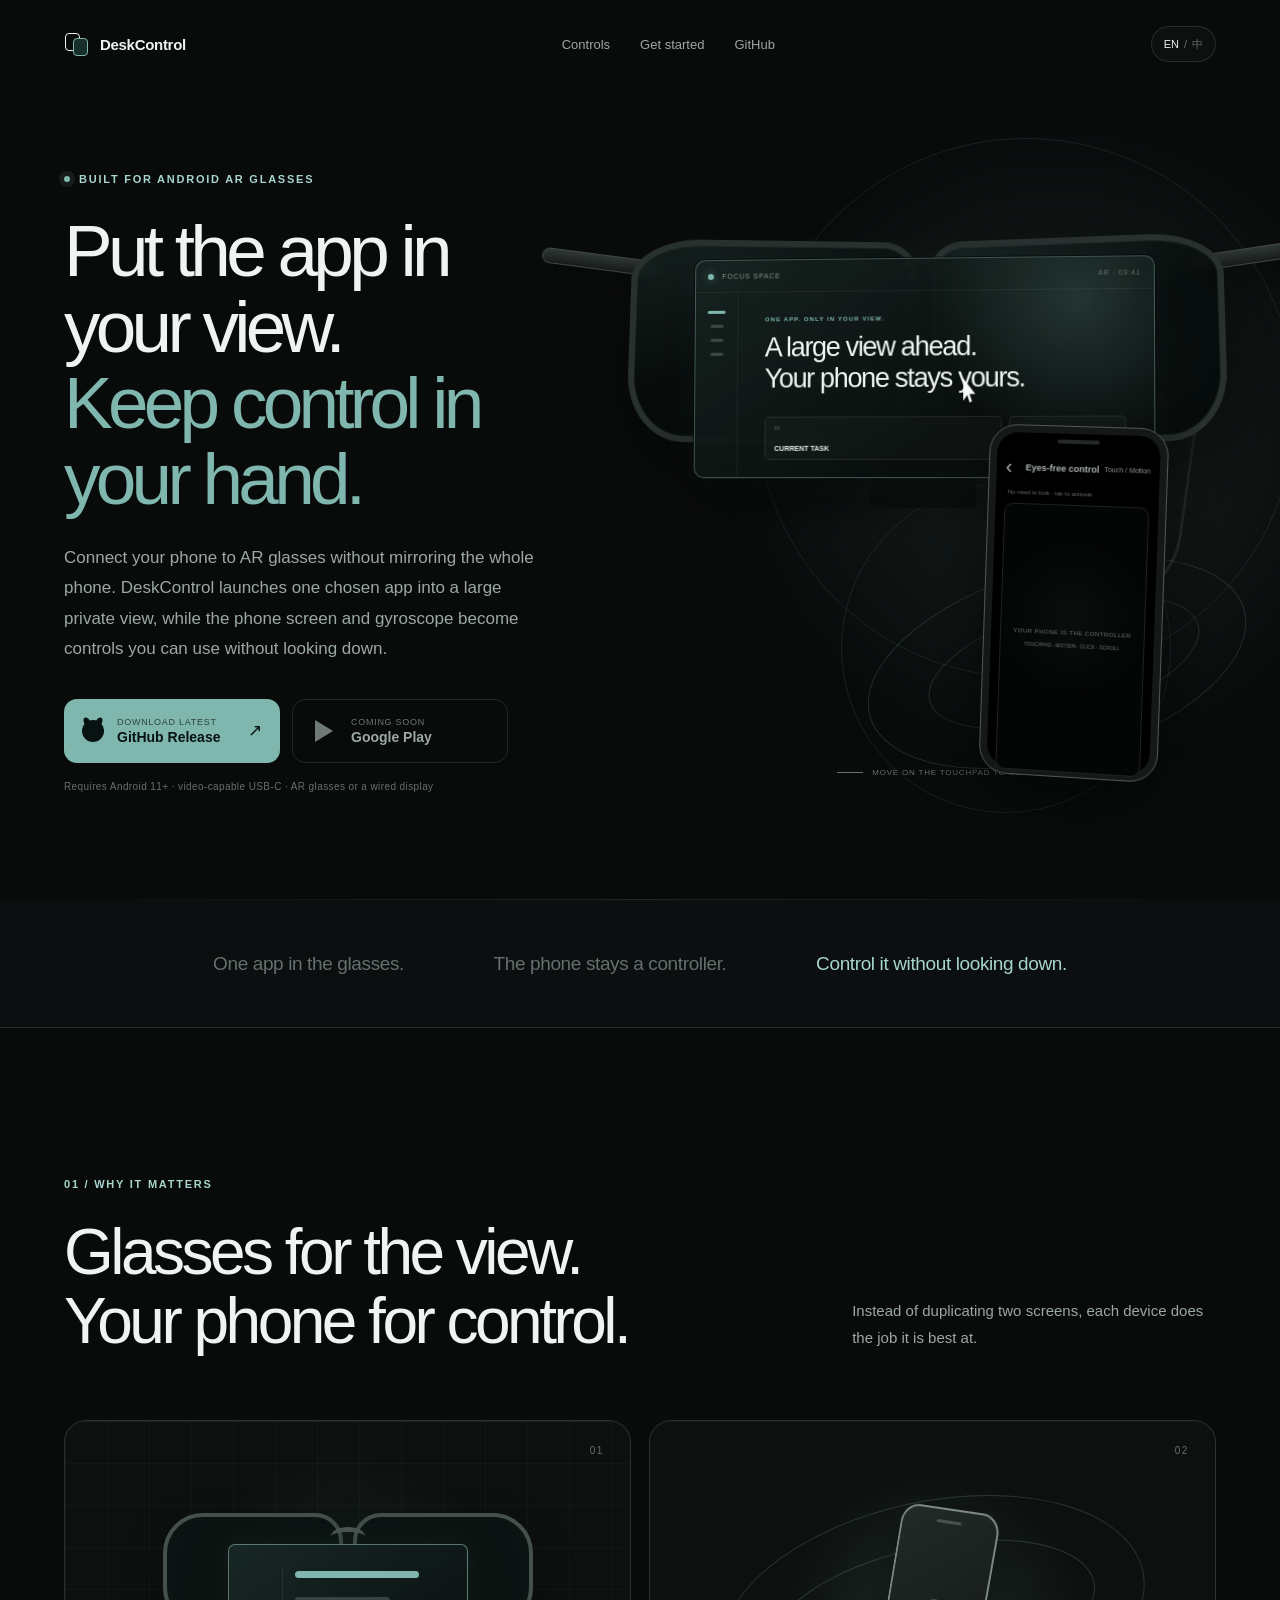
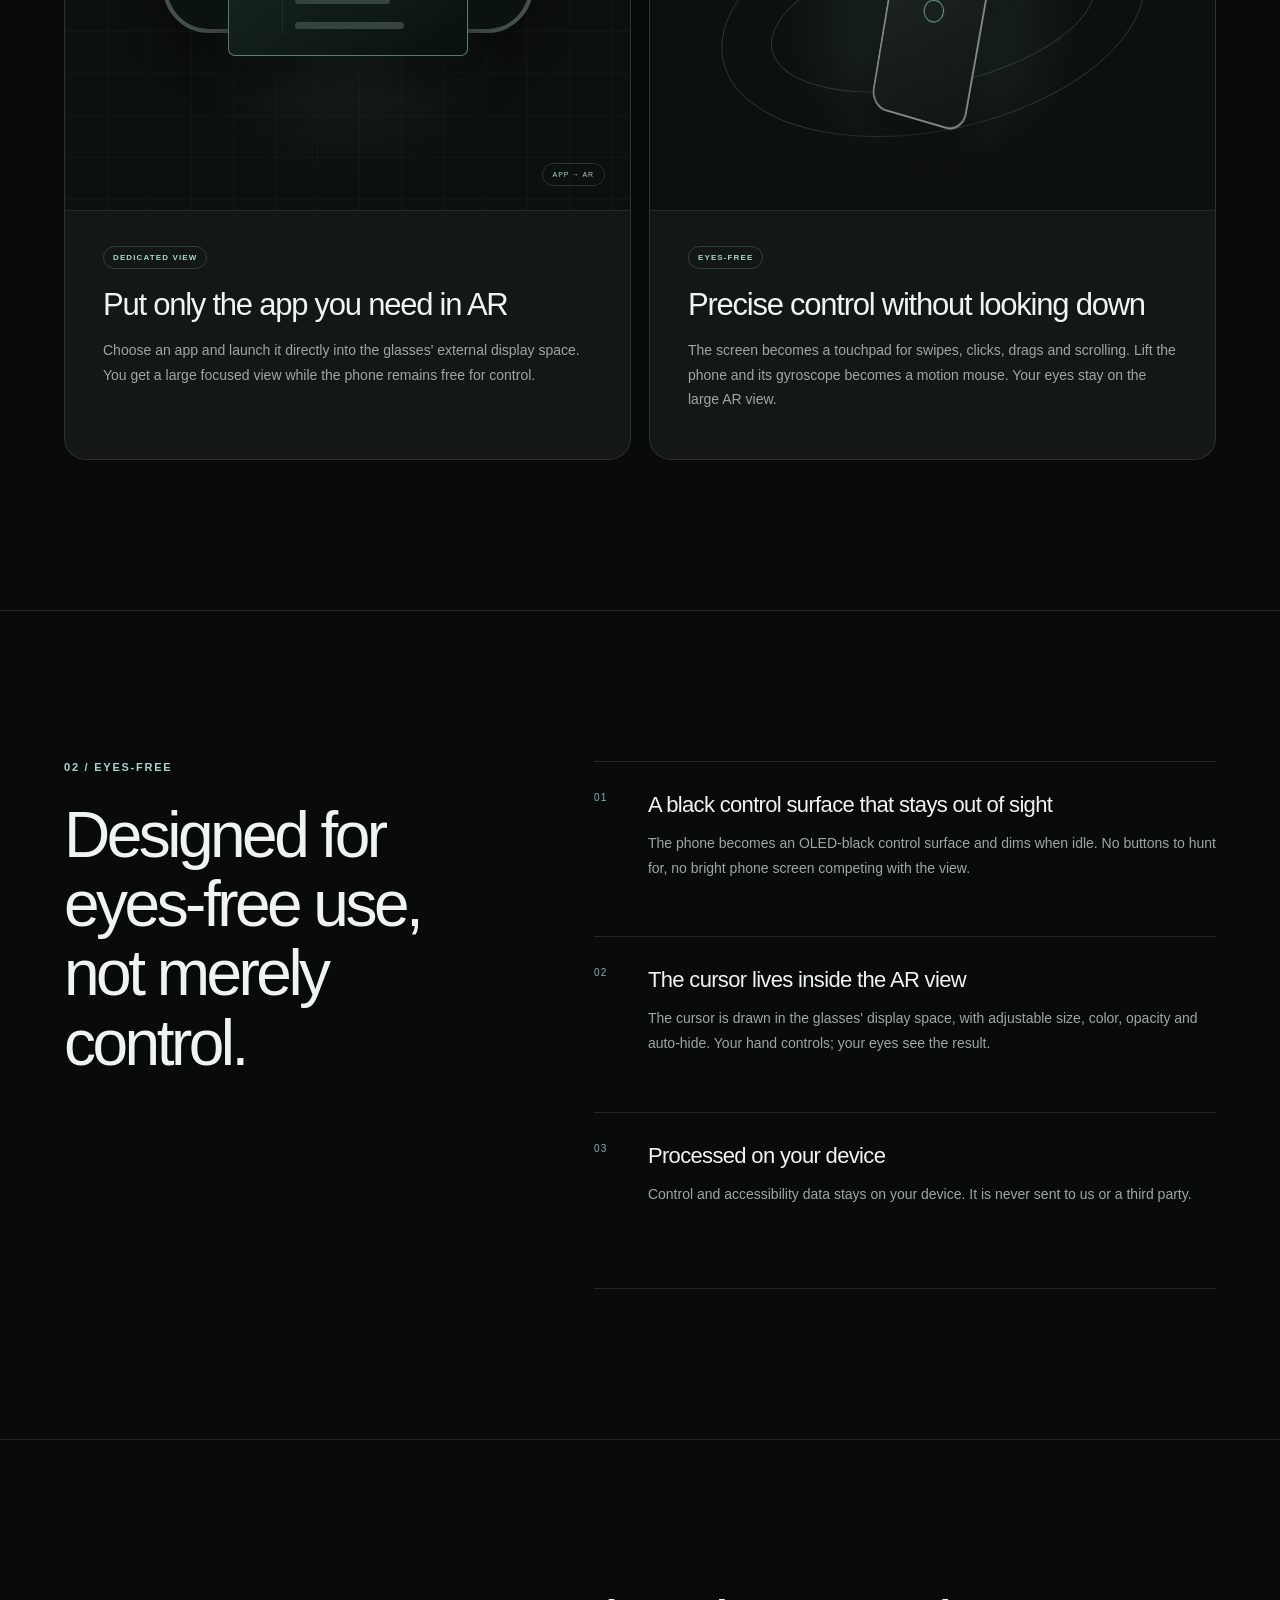
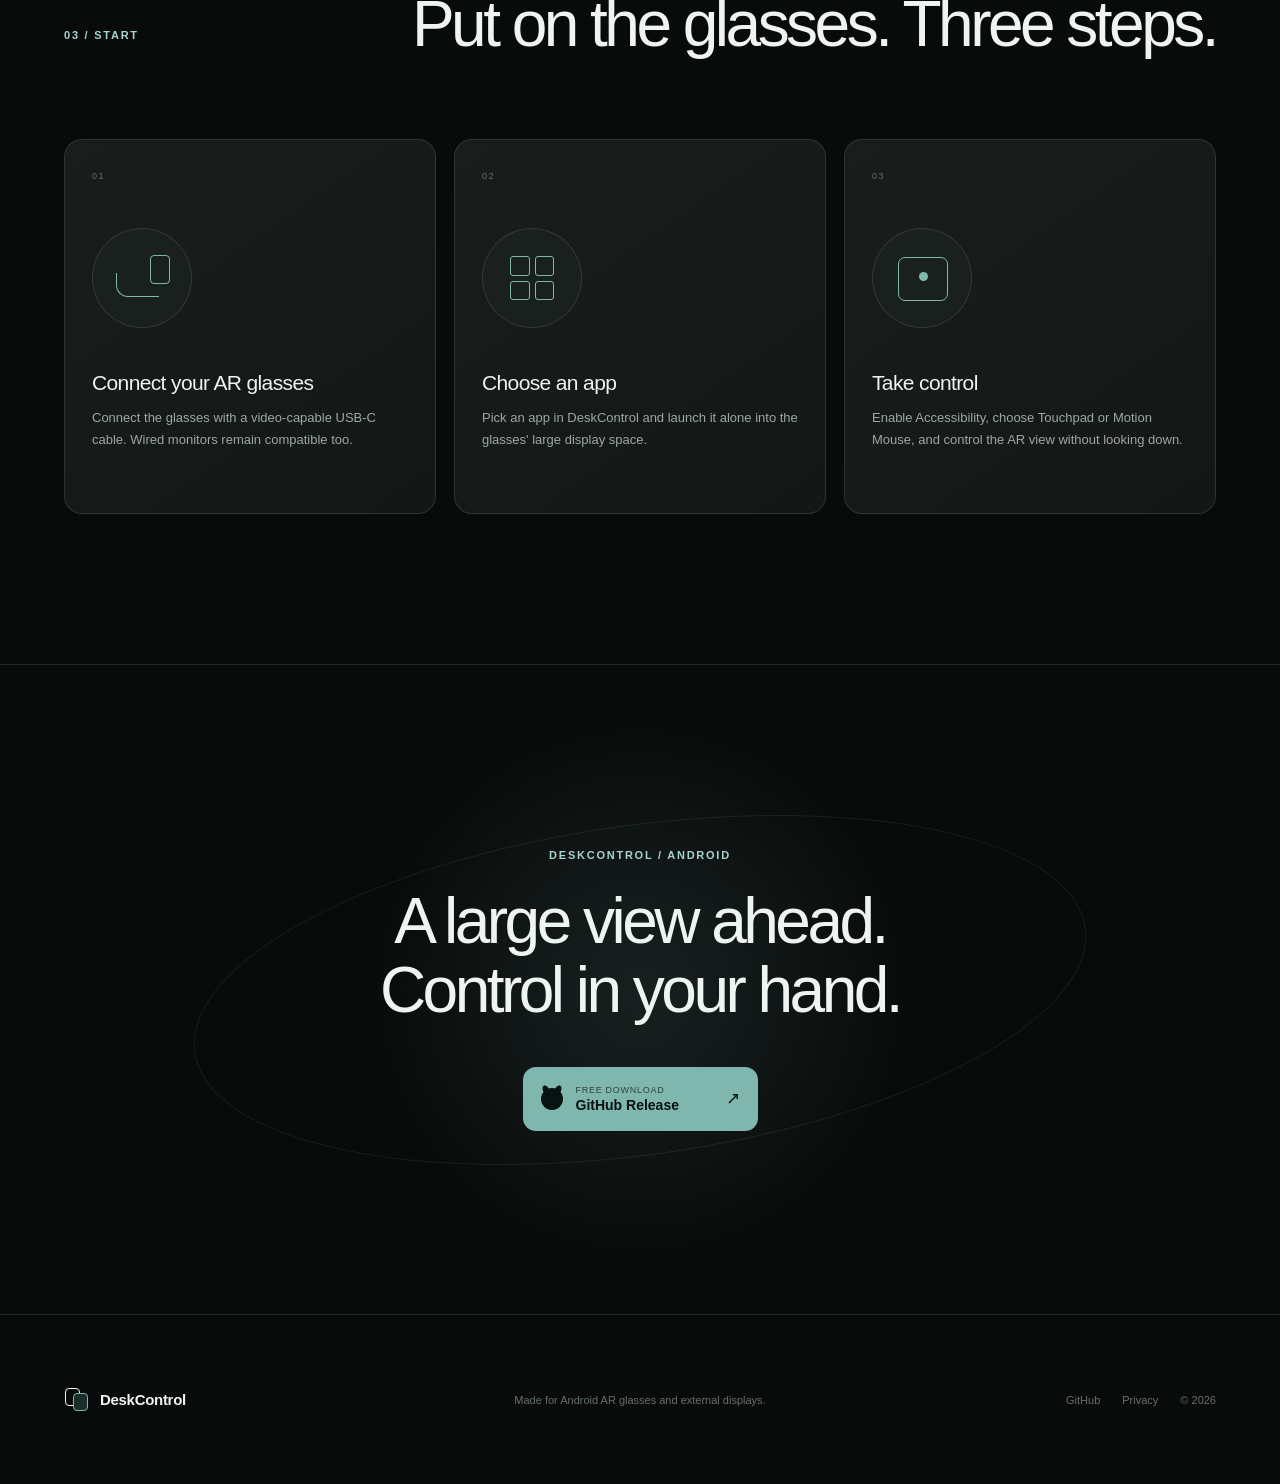
==== commit 3d125407: "publish website" ====
--- a/index.html
+++ b/index.html
@@ -4,13 +4,13 @@
     <meta charset="UTF-8">
     <meta name="viewport" content="width=device-width, initial-scale=1">
     <meta name="theme-color" content="#090b0b">
-    <meta name="description" content="DeskControl 把 Android 手机变成有线外接屏的触控板与体感鼠标。">
+    <meta name="description" content="DeskControl 把单独的 Android App 投进 AR 眼镜，并让手机成为可盲操的触控板与体感鼠标。">
     <meta property="og:type" content="website">
-    <meta property="og:title" content="DeskControl — 让外接屏真正可用">
-    <meta property="og:description" content="用手机上的触控板与体感鼠标，控制 Android 有线外接屏。">
+    <meta property="og:title" content="DeskControl — 把 App 戴在眼前">
+    <meta property="og:description" content="App 独立显示在 AR 眼镜，手机变成可盲操的触控板与体感鼠标。">
     <meta property="og:image" content="https://exiarepairii.github.io/deskcontrol/og.png">
     <meta name="twitter:card" content="summary_large_image">
-    <title>DeskControl — 让外接屏真正可用</title>
+    <title>DeskControl — 把 App 戴在眼前</title>
     <link rel="stylesheet" href="./styles.css">
     <script src="./script.js" defer></script>
 </head>
@@ -42,10 +42,10 @@
             <div class="hero-copy">
                 <div class="eyebrow">
                     <span class="status-dot"></span>
-                    <span data-zh="为 Android 有线外接屏而生" data-en="Built for wired Android displays">为 Android 有线外接屏而生</span>
-                </div>
-                <h1 data-zh="手机接上大屏，<br><em>不该停在投影。</em>" data-en="A bigger screen<br>deserves <em>real control.</em>">手机接上大屏，<br><em>不该停在投影。</em></h1>
-                <p class="hero-lede" data-zh="外接屏给了你更多空间，却拿走了顺手的指针。DeskControl 把手机变成触控板或体感鼠标，让应用、光标和手势都回到掌控之中。" data-en="An external display gives you more room, but no natural pointer. DeskControl turns your phone into a touchpad or motion mouse—so apps, cursor and gestures stay under your control.">外接屏给了你更多空间，却拿走了顺手的指针。DeskControl 把手机变成触控板或体感鼠标，让应用、光标和手势都回到掌控之中。</p>
+                    <span data-zh="为 Android AR 眼镜而生" data-en="Built for Android AR glasses">为 Android AR 眼镜而生</span>
+                </div>
+                <h1 data-zh="把 App 戴在眼前，<br><em>把控制握在手里。</em>" data-en="Put the app in your view.<br><em>Keep control in your hand.</em>">把 App 戴在眼前，<br><em>把控制握在手里。</em></h1>
+                <p class="hero-lede" data-zh="手机连上 AR 眼镜，不必把整个手机画面照搬过去。DeskControl 可以把你选择的 App 单独放进眼镜的大屏视野，同时让手机屏幕和陀螺仪变成无需低头的盲操控制器。" data-en="Connect your phone to AR glasses without mirroring the whole phone. DeskControl launches one chosen app into a large private view, while the phone screen and gyroscope become controls you can use without looking down.">手机连上 AR 眼镜，不必把整个手机画面照搬过去。DeskControl 可以把你选择的 App 单独放进眼镜的大屏视野，同时让手机屏幕和陀螺仪变成无需低头的盲操控制器。</p>
                 <div class="download-row">
                     <a class="download-button primary" href="https://github.com/exiarepairii/deskcontrol/releases/latest" target="_blank" rel="noreferrer">
                         <span class="github-icon" aria-hidden="true"></span>
@@ -63,82 +63,102 @@
                         </span>
                     </div>
                 </div>
-                <p class="requirements" data-zh="需要 Android 11+ · 支持视频输出的 USB-C · 有线外接屏" data-en="Requires Android 11+ · video-capable USB-C · wired external display">需要 Android 11+ · 支持视频输出的 USB-C · 有线外接屏</p>
-            </div>
-
-            <div class="hero-demo" aria-label="DeskControl 效果演示">
+                <p class="requirements" data-zh="需要 Android 11+ · 支持视频输出的 USB-C · AR 眼镜或有线外接屏" data-en="Requires Android 11+ · video-capable USB-C · AR glasses or a wired display">需要 Android 11+ · 支持视频输出的 USB-C · AR 眼镜或有线外接屏</p>
+            </div>
+
+            <div class="hero-demo ar-hero-demo" aria-label="AR 眼镜中的独立应用与手机盲操演示">
                 <div class="ambient-ring ring-one" aria-hidden="true"></div>
                 <div class="ambient-ring ring-two" aria-hidden="true"></div>
-                <div class="monitor">
-                    <div class="monitor-camera"></div>
-                    <div class="monitor-screen">
-                        <div class="desktop-bar">
-                            <div class="window-dots"><i></i><i></i><i></i></div>
-                            <span>FOCUS / 01</span>
-                            <span class="desktop-time">09:41</span>
-                        </div>
-                        <div class="desktop-content">
-                            <p data-zh="今日空间" data-en="TODAY'S SPACE">今日空间</p>
-                            <h2 data-zh="把小屏的限制，<br>留在身后。" data-en="Leave the limits<br>of a small screen behind.">把小屏的限制，<br>留在身后。</h2>
-                            <div class="desktop-cards">
-                                <div><span>01</span><b data-zh="连接" data-en="Connect">连接</b></div>
-                                <div><span>02</span><b data-zh="选择" data-en="Choose">选择</b></div>
-                                <div><span>03</span><b data-zh="控制" data-en="Control">控制</b></div>
+                <div class="ar-glasses" aria-hidden="true">
+                    <div class="glasses-arm arm-left"></div>
+                    <div class="glasses-arm arm-right"></div>
+                    <div class="glasses-lens lens-left"></div>
+                    <div class="glasses-lens lens-right"></div>
+                    <div class="glasses-bridge"></div>
+                    <div class="ar-app-screen">
+                        <div class="ar-app-bar">
+                            <div class="app-brand-dot"></div>
+                            <span data-zh="专注空间" data-en="FOCUS SPACE">专注空间</span>
+                            <span class="ar-app-status">AR · 09:41</span>
+                        </div>
+                        <div class="ar-app-content">
+                            <div class="ar-app-sidebar">
+                                <i class="active"></i><i></i><i></i><i></i>
+                            </div>
+                            <div class="ar-app-main">
+                                <p data-zh="眼镜里的独立 App" data-en="ONE APP. ONLY IN YOUR VIEW.">眼镜里的独立 App</p>
+                                <h2 data-zh="大屏在眼前，<br>手机仍是手机。" data-en="A large view ahead.<br>Your phone stays yours.">大屏在眼前，<br>手机仍是手机。</h2>
+                                <div class="ar-app-cards">
+                                    <div class="wide-card"><span>01</span><b data-zh="当前任务" data-en="CURRENT TASK">当前任务</b></div>
+                                    <div><span>02</span><b data-zh="稍后" data-en="LATER">稍后</b></div>
+                                </div>
                             </div>
                         </div>
                         <div class="demo-cursor" aria-hidden="true"></div>
                     </div>
-                    <div class="monitor-stand"></div>
-                </div>
+                    <div class="view-label">
+                        <span class="view-label-dot"></span>
+                        <span data-zh="AR 视野 · 独立应用" data-en="AR VIEW · ONE APP">AR 视野 · 独立应用</span>
+                    </div>
+                </div>
+                <div class="connection-cable" aria-hidden="true"></div>
                 <div class="phone">
                     <div class="phone-speaker"></div>
                     <div class="phone-ui">
                         <div class="phone-top">
                             <span>‹</span>
-                            <b data-zh="触控板" data-en="Touchpad">触控板</b>
-                            <small data-zh="体感" data-en="Motion">体感</small>
-                        </div>
-                        <p data-zh="轻触区域以激活" data-en="Tap the area to activate">轻触区域以激活</p>
+                            <b data-zh="盲操控制" data-en="Eyes-free control">盲操控制</b>
+                            <small data-zh="触控 / 体感" data-en="Touch / Motion">触控 / 体感</small>
+                        </div>
+                        <p data-zh="无需看屏幕 · 轻触区域以激活" data-en="No need to look · tap to activate">无需看屏幕 · 轻触区域以激活</p>
                         <div class="touch-surface" tabindex="0" role="application" aria-label="互动触控板演示">
                             <div class="finger-trace"></div>
                             <div class="touch-copy">
-                                <span data-zh="当前模式：触控" data-en="CURRENT MODE: TOUCH">当前模式：触控</span>
-                                <small data-zh="滑动 · 点击 · 拖拽 · 双指滚动" data-en="SWIPE · CLICK · DRAG · SCROLL">滑动 · 点击 · 拖拽 · 双指滚动</small>
-                            </div>
-                        </div>
-                    </div>
-                </div>
+                                <span data-zh="手机就是控制器" data-en="YOUR PHONE IS THE CONTROLLER">手机就是控制器</span>
+                                <small data-zh="触控板 · 体感鼠标 · 点击 · 滚动" data-en="TOUCHPAD · MOTION · CLICK · SCROLL">触控板 · 体感鼠标 · 点击 · 滚动</small>
+                            </div>
+                        </div>
+                    </div>
+                </div>
+                <div class="gyro-orbit gyro-one" aria-hidden="true"></div>
+                <div class="gyro-orbit gyro-two" aria-hidden="true"></div>
                 <p class="demo-hint">
                     <span class="hint-line"></span>
-                    <span data-zh="在触控板上移动试试" data-en="Try moving on the touchpad">在触控板上移动试试</span>
+                    <span data-zh="移动触控板，看看眼镜里的光标" data-en="Move on the touchpad to control the AR cursor">移动触控板，看看眼镜里的光标</span>
                 </p>
             </div>
         </section>
 
         <section class="proof-strip" aria-label="产品特点">
-            <p data-zh="不是镜像。" data-en="Not mirroring.">不是镜像。</p>
-            <p data-zh="不是远程桌面。" data-en="Not remote desktop.">不是远程桌面。</p>
-            <p class="accent" data-zh="是原生的第二块屏幕。" data-en="A native second screen.">是原生的第二块屏幕。</p>
+            <p data-zh="App 单独上眼镜。" data-en="One app in the glasses.">App 单独上眼镜。</p>
+            <p data-zh="手机留作控制器。" data-en="The phone stays a controller.">手机留作控制器。</p>
+            <p class="accent" data-zh="全程不用低头看。" data-en="Control it without looking down.">全程不用低头看。</p>
         </section>
 
         <section class="modes-section" id="modes">
             <div class="section-heading">
-                <p class="section-kicker">01 / CONTROL</p>
-                <h2 data-zh="两种方式，<br>同一个光标。" data-en="Two ways to move.<br>One precise cursor.">两种方式，<br>同一个光标。</h2>
-                <p data-zh="坐在桌前，或者靠在沙发上。DeskControl 会适应你，而不是反过来。" data-en="At a desk or leaning back on the sofa. DeskControl adapts to you—not the other way around.">坐在桌前，或者靠在沙发上。DeskControl 会适应你，而不是反过来。</p>
+                <p class="section-kicker">01 / WHY IT MATTERS</p>
+                <h2 data-zh="眼镜负责显示，<br>手机负责操控。" data-en="Glasses for the view.<br>Your phone for control.">眼镜负责显示，<br>手机负责操控。</h2>
+                <p data-zh="不把两个屏幕变成一模一样，而是让它们各自做最擅长的事。" data-en="Instead of duplicating two screens, each device does the job it is best at.">不把两个屏幕变成一模一样，而是让它们各自做最擅长的事。</p>
             </div>
             <div class="mode-grid">
                 <article class="mode-card touch-card">
                     <div class="card-index">01</div>
-                    <div class="card-visual touch-visual" aria-hidden="true">
-                        <div class="gesture-path"></div>
-                        <span class="gesture-dot"></span>
-                        <span class="gesture-dot second"></span>
+                    <div class="card-visual ar-card-visual" aria-hidden="true">
+                        <div class="mini-glasses">
+                            <div class="mini-lens"></div><div class="mini-lens"></div>
+                            <div class="mini-bridge"></div>
+                            <div class="mini-app">
+                                <i></i>
+                                <span></span><span></span><span></span>
+                            </div>
+                        </div>
+                        <div class="separate-tag">APP → AR</div>
                     </div>
                     <div class="card-copy">
-                        <span class="mode-pill" data-zh="精确" data-en="PRECISE">精确</span>
-                        <h3 data-zh="触控板" data-en="Touchpad">触控板</h3>
-                        <p data-zh="滑动移动、轻触点击、长按拖拽、双指滚动。熟悉的操作，不需要重新学习。" data-en="Swipe to move, tap to click, hold to drag and use two fingers to scroll. Familiar from the first touch.">滑动移动、轻触点击、长按拖拽、双指滚动。熟悉的操作，不需要重新学习。</p>
+                        <span class="mode-pill" data-zh="独立显示" data-en="DEDICATED VIEW">独立显示</span>
+                        <h3 data-zh="只把需要的 App 放进眼镜" data-en="Put only the app you need in AR">只把需要的 App 放进眼镜</h3>
+                        <p data-zh="选择一个应用，直接启动到眼镜的外接显示空间。眼前是沉浸式大屏 App，手机本身不用被镜像画面占满。" data-en="Choose an app and launch it directly into the glasses' external display space. You get a large focused view while the phone remains free for control.">选择一个应用，直接启动到眼镜的外接显示空间。眼前是沉浸式大屏 App，手机本身不用被镜像画面占满。</p>
                     </div>
                 </article>
                 <article class="mode-card motion-card">
@@ -151,9 +171,9 @@
                         <div class="orbit orbit-b"></div>
                     </div>
                     <div class="card-copy">
-                        <span class="mode-pill" data-zh="自由" data-en="FLUID">自由</span>
-                        <h3 data-zh="体感鼠标" data-en="Motion mouse">体感鼠标</h3>
-                        <p data-zh="轻转手机即可瞄准光标，触摸完成点击和手势。握住音量减键，随时快速校准。" data-en="Turn your phone gently to aim, then touch for clicks and gestures. Hold Volume Down to recalibrate anytime.">轻转手机即可瞄准光标，触摸完成点击和手势。握住音量减键，随时快速校准。</p>
+                        <span class="mode-pill" data-zh="盲操" data-en="EYES-FREE">盲操</span>
+                        <h3 data-zh="不用看手机，也能精确控制" data-en="Precise control without looking down">不用看手机，也能精确控制</h3>
+                        <p data-zh="手机屏幕是触控板：滑动、点击、拖拽、双指滚动；拿起手机又是体感鼠标：轻转手腕即可瞄准。视线始终留在眼镜里的大屏。" data-en="The screen becomes a touchpad for swipes, clicks, drags and scrolling. Lift the phone and its gyroscope becomes a motion mouse. Your eyes stay on the large AR view.">手机屏幕是触控板：滑动、点击、拖拽、双指滚动；拿起手机又是体感鼠标：轻转手腕即可瞄准。视线始终留在眼镜里的大屏。</p>
                     </div>
                 </article>
             </div>
@@ -161,22 +181,22 @@
 
         <section class="details-section">
             <div class="detail-copy">
-                <p class="section-kicker">02 / DETAILS</p>
-                <h2 data-zh="为长时间使用，<br>做好了细节。" data-en="Details that make<br>long sessions feel easy.">为长时间使用，<br>做好了细节。</h2>
+                <p class="section-kicker">02 / EYES-FREE</p>
+                <h2 data-zh="为盲操而设计，<br>不只是能控制。" data-en="Designed for eyes-free use,<br>not merely control.">为盲操而设计，<br>不只是能控制。</h2>
             </div>
             <div class="detail-list">
                 <article>
                     <span>01</span>
                     <div>
-                        <h3 data-zh="OLED 纯黑控制面" data-en="OLED-black control surface">OLED 纯黑控制面</h3>
-                        <p data-zh="进入控制后自动保持屏幕常亮，并在闲置 10 秒后温和调暗；离开时恢复原亮度。" data-en="Keeps the screen awake while in control, gently dims after 10 seconds, and restores brightness when you leave.">进入控制后自动保持屏幕常亮，并在闲置 10 秒后温和调暗；离开时恢复原亮度。</p>
+                        <h3 data-zh="纯黑控制面，不抢眼睛" data-en="A black control surface that stays out of sight">纯黑控制面，不抢眼睛</h3>
+                        <p data-zh="手机进入 OLED 纯黑控制页，闲置后自动调暗。你不用辨认按钮，也不会被手机亮光打断眼镜里的画面。" data-en="The phone becomes an OLED-black control surface and dims when idle. No buttons to hunt for, no bright phone screen competing with the view.">手机进入 OLED 纯黑控制页，闲置后自动调暗。你不用辨认按钮，也不会被手机亮光打断眼镜里的画面。</p>
                     </div>
                 </article>
                 <article>
                     <span>02</span>
                     <div>
-                        <h3 data-zh="每块屏幕独立光标" data-en="A cursor for each display">每块屏幕独立光标</h3>
-                        <p data-zh="光标直接绘制在外接屏，可调大小、颜色、透明度与自动隐藏时间。" data-en="The cursor is rendered directly on the external display, with adjustable size, color, opacity and auto-hide.">光标直接绘制在外接屏，可调大小、颜色、透明度与自动隐藏时间。</p>
+                        <h3 data-zh="光标直接留在眼镜里" data-en="The cursor lives inside the AR view">光标直接留在眼镜里</h3>
+                        <p data-zh="光标绘制在眼镜的显示空间，可调大小、颜色、透明度与自动隐藏。手上只需感受触控或转动，结果始终在眼前。" data-en="The cursor is drawn in the glasses' display space, with adjustable size, color, opacity and auto-hide. Your hand controls; your eyes see the result.">光标绘制在眼镜的显示空间，可调大小、颜色、透明度与自动隐藏。手上只需感受触控或转动，结果始终在眼前。</p>
                     </div>
                 </article>
                 <article>
@@ -192,26 +212,26 @@
         <section class="steps-section" id="how">
             <div class="steps-header">
                 <p class="section-kicker">03 / START</p>
-                <h2 data-zh="一根线，三步开始。" data-en="One cable. Three steps.">一根线，三步开始。</h2>
+                <h2 data-zh="戴上眼镜，三步开始。" data-en="Put on the glasses. Three steps.">戴上眼镜，三步开始。</h2>
             </div>
             <ol class="steps">
                 <li>
                     <span class="step-number">01</span>
                     <div class="step-icon cable-icon" aria-hidden="true"><i></i></div>
-                    <h3 data-zh="连接屏幕" data-en="Connect a display">连接屏幕</h3>
-                    <p data-zh="通过支持视频输出的 USB-C 线连接显示器或扩展坞。" data-en="Connect a monitor or dock using a video-capable USB-C cable.">通过支持视频输出的 USB-C 线连接显示器或扩展坞。</p>
+                    <h3 data-zh="连接 AR 眼镜" data-en="Connect your AR glasses">连接 AR 眼镜</h3>
+                    <p data-zh="通过支持视频输出的 USB-C 线连接眼镜；普通有线显示器同样兼容。" data-en="Connect the glasses with a video-capable USB-C cable. Wired monitors remain compatible too.">通过支持视频输出的 USB-C 线连接眼镜；普通有线显示器同样兼容。</p>
                 </li>
                 <li>
                     <span class="step-number">02</span>
                     <div class="step-icon app-icon" aria-hidden="true"><i></i><i></i><i></i><i></i></div>
                     <h3 data-zh="选择应用" data-en="Choose an app">选择应用</h3>
-                    <p data-zh="在 DeskControl 中选择应用，把它直接启动到外接屏。" data-en="Pick an app in DeskControl and launch it directly on the external display.">在 DeskControl 中选择应用，把它直接启动到外接屏。</p>
+                    <p data-zh="在 DeskControl 中选择应用，把它单独启动到眼镜的大屏视野。" data-en="Pick an app in DeskControl and launch it alone into the glasses' large display space.">在 DeskControl 中选择应用，把它单独启动到眼镜的大屏视野。</p>
                 </li>
                 <li>
                     <span class="step-number">03</span>
                     <div class="step-icon control-icon" aria-hidden="true"><i></i><b></b></div>
                     <h3 data-zh="开始控制" data-en="Take control">开始控制</h3>
-                    <p data-zh="开启无障碍服务，选择触控或体感，让手机成为你的控制器。" data-en="Enable Accessibility, choose Touch or Motion, and use your phone as the controller.">开启无障碍服务，选择触控或体感，让手机成为你的控制器。</p>
+                    <p data-zh="开启无障碍服务，选择触控板或体感鼠标，视线留在眼前直接盲操。" data-en="Enable Accessibility, choose Touchpad or Motion Mouse, and control the AR view without looking down.">开启无障碍服务，选择触控板或体感鼠标，视线留在眼前直接盲操。</p>
                 </li>
             </ol>
         </section>
@@ -219,7 +239,7 @@
         <section class="final-cta">
             <div class="cta-orbit" aria-hidden="true"></div>
             <p class="section-kicker">DESKCONTROL / ANDROID</p>
-            <h2 data-zh="让外接屏，<br>不止是更大。" data-en="Make your second screen<br>more than bigger.">让外接屏，<br>不止是更大。</h2>
+            <h2 data-zh="眼前是大屏，<br>手上是控制。" data-en="A large view ahead.<br>Control in your hand.">眼前是大屏，<br>手上是控制。</h2>
             <a class="download-button primary cta-button" href="https://github.com/exiarepairii/deskcontrol/releases/latest" target="_blank" rel="noreferrer">
                 <span class="github-icon" aria-hidden="true"></span>
                 <span>
@@ -236,7 +256,7 @@
             <span class="brand-mark" aria-hidden="true"><span></span><span></span></span>
             <span>DeskControl</span>
         </a>
-        <p data-zh="为 Android 外接屏而做。" data-en="Made for Android external displays.">为 Android 外接屏而做。</p>
+        <p data-zh="为 Android AR 眼镜与外接显示而做。" data-en="Made for Android AR glasses and external displays.">为 Android AR 眼镜与外接显示而做。</p>
         <div class="footer-links">
             <a href="https://github.com/exiarepairii/deskcontrol" target="_blank" rel="noreferrer">GitHub</a>
             <a href="https://github.com/exiarepairii/deskcontrol/blob/main/docs/privacy-policy.md" target="_blank" rel="noreferrer" data-zh="隐私政策" data-en="Privacy">隐私政策</a>
--- a/styles.css
+++ b/styles.css
@@ -370,124 +370,246 @@
     height: 330px;
 }
 
-.monitor {
-    position: absolute;
-    top: 24px;
-    right: 1%;
-    width: min(92%, 650px);
-    transform: rotateY(-5deg) rotateX(1deg);
+.ar-glasses {
+    position: absolute;
+    z-index: 3;
+    top: 28px;
+    right: -1%;
+    width: min(100%, 670px);
+    height: 300px;
+    transform: rotateY(-4deg) rotateX(2deg);
     transform-style: preserve-3d;
 }
 
-.monitor-screen {
-    position: relative;
-    height: 385px;
+.glasses-lens {
+    position: absolute;
+    z-index: 1;
+    top: 27px;
+    width: 48.5%;
+    height: 206px;
     overflow: hidden;
-    border: 7px solid #252c2b;
+    border: 6px solid #29312f;
+    background:
+        linear-gradient(155deg, rgba(127, 183, 174, 0.12), transparent 48%),
+        rgba(8, 14, 13, 0.86);
+    box-shadow:
+        0 34px 75px rgba(0, 0, 0, 0.52),
+        inset 0 0 0 1px rgba(255, 255, 255, 0.06),
+        inset 0 -30px 80px rgba(0, 0, 0, 0.28);
+    backdrop-filter: blur(4px);
+}
+
+.lens-left {
+    left: 0;
+    border-radius: 72px 34px 86px 58px / 42px 30px 72px 68px;
+    transform: rotate(1.5deg);
+}
+
+.lens-right {
+    right: 0;
+    border-radius: 34px 72px 58px 86px / 30px 42px 68px 72px;
+    transform: rotate(-1.5deg);
+}
+
+.glasses-bridge {
+    position: absolute;
+    z-index: 5;
+    top: 47px;
+    left: 50%;
+    width: 64px;
+    height: 34px;
+    border-top: 7px solid #313a38;
+    border-radius: 50%;
+    transform: translateX(-50%);
+}
+
+.glasses-arm {
+    position: absolute;
+    z-index: 0;
+    top: 39px;
+    width: 126px;
+    height: 16px;
+    border: 1px solid #404a48;
+    border-radius: 9px;
+    background: linear-gradient(180deg, #303836, #171c1b);
+    box-shadow: 0 14px 30px rgba(0, 0, 0, 0.38);
+}
+
+.arm-left {
+    left: -92px;
+    transform: rotate(8deg);
+}
+
+.arm-right {
+    right: -92px;
+    transform: rotate(-8deg);
+}
+
+.ar-app-screen {
+    position: absolute;
+    z-index: 2;
+    top: 50px;
+    left: 12%;
+    width: 76%;
+    height: 218px;
+    overflow: hidden;
+    border: 1px solid rgba(167, 213, 205, 0.34);
+    border-radius: 10px;
+    background:
+        radial-gradient(circle at 84% 20%, rgba(127, 183, 174, 0.21), transparent 34%),
+        linear-gradient(145deg, rgba(22, 35, 32, 0.95), rgba(8, 14, 13, 0.96) 65%);
+    box-shadow:
+        0 0 0 1px rgba(0, 0, 0, 0.58),
+        0 22px 55px rgba(0, 0, 0, 0.45),
+        0 0 42px rgba(127, 183, 174, 0.08);
+    transform: translateZ(20px);
+}
+
+.ar-app-bar {
+    display: flex;
+    height: 32px;
+    padding: 0 12px;
+    align-items: center;
+    gap: 8px;
+    border-bottom: 1px solid rgba(255, 255, 255, 0.06);
+    color: #879491;
+    font-size: 7px;
+    letter-spacing: 0.12em;
+}
+
+.app-brand-dot {
+    width: 6px;
+    height: 6px;
+    border-radius: 50%;
+    background: var(--accent);
+    box-shadow: 0 0 10px rgba(127, 183, 174, 0.65);
+}
+
+.ar-app-status {
+    margin-left: auto;
+    color: #5f6e6a;
+}
+
+.ar-app-content {
+    display: grid;
+    height: calc(100% - 32px);
+    grid-template-columns: 43px 1fr;
+}
+
+.ar-app-sidebar {
+    display: flex;
+    padding-top: 18px;
+    align-items: center;
+    flex-direction: column;
+    gap: 11px;
+    border-right: 1px solid rgba(255, 255, 255, 0.05);
+}
+
+.ar-app-sidebar i {
+    width: 13px;
+    height: 3px;
+    border-radius: 3px;
+    background: #3c4845;
+}
+
+.ar-app-sidebar i.active {
+    width: 18px;
+    background: var(--accent);
+}
+
+.ar-app-main {
+    padding: 24px 27px 20px;
+}
+
+.ar-app-main > p {
+    margin-bottom: 10px;
+    color: var(--accent);
+    font-size: 6px;
+    font-weight: 700;
+    letter-spacing: 0.18em;
+    text-transform: uppercase;
+}
+
+.ar-app-main h2 {
+    margin-bottom: 22px;
+    font-size: clamp(18px, 2.2vw, 27px);
+    font-weight: 500;
+    line-height: 1.15;
+    letter-spacing: -0.05em;
+}
+
+.ar-app-cards {
+    display: grid;
+    grid-template-columns: 1.35fr 0.65fr;
+    gap: 7px;
+}
+
+.ar-app-cards div {
+    display: flex;
+    height: 43px;
+    padding: 7px 9px;
+    flex-direction: column;
+    justify-content: space-between;
+    border: 1px solid rgba(255, 255, 255, 0.08);
+    border-radius: 5px;
+    background: rgba(255, 255, 255, 0.025);
+}
+
+.ar-app-cards span {
+    color: var(--faint);
+    font-size: 5px;
+}
+
+.ar-app-cards b {
+    font-size: 7px;
+    font-weight: 600;
+}
+
+.view-label {
+    position: absolute;
+    z-index: 6;
+    bottom: 6px;
+    left: 50%;
+    display: flex;
+    height: 24px;
+    padding: 0 11px;
+    align-items: center;
+    gap: 7px;
+    border: 1px solid rgba(127, 183, 174, 0.22);
     border-radius: 13px;
-    background:
-        radial-gradient(circle at 82% 22%, rgba(127, 183, 174, 0.18), transparent 35%),
-        linear-gradient(145deg, #16211f, #0c1110 64%);
-    box-shadow: 0 35px 70px rgba(0, 0, 0, 0.42), inset 0 0 0 1px rgba(255, 255, 255, 0.05);
-}
-
-.monitor-camera {
-    position: absolute;
-    z-index: 3;
-    top: 3px;
-    left: 50%;
-    width: 4px;
-    height: 4px;
-    border-radius: 50%;
-    background: #050606;
+    background: rgba(8, 14, 13, 0.86);
+    color: var(--accent-bright);
+    font-size: 6px;
+    letter-spacing: 0.13em;
     transform: translateX(-50%);
 }
 
-.desktop-bar {
-    display: flex;
-    height: 42px;
-    padding: 0 15px;
-    align-items: center;
-    justify-content: space-between;
-    border-bottom: 1px solid rgba(255, 255, 255, 0.06);
-    color: #70807d;
-    font-size: 8px;
-    letter-spacing: 0.16em;
-}
-
-.window-dots {
-    display: flex;
-    gap: 5px;
-}
-
-.window-dots i {
+.view-label-dot {
     width: 5px;
     height: 5px;
     border-radius: 50%;
-    background: #45504e;
-}
-
-.desktop-content {
-    padding: 54px 48px;
-}
-
-.desktop-content > p {
-    margin-bottom: 14px;
-    color: var(--accent);
-    font-size: 8px;
-    font-weight: 700;
-    letter-spacing: 0.2em;
-}
-
-.desktop-content h2 {
-    margin-bottom: 42px;
-    font-size: clamp(24px, 3vw, 40px);
-    font-weight: 500;
-    line-height: 1.15;
-    letter-spacing: -0.05em;
-}
-
-.desktop-cards {
-    display: grid;
-    grid-template-columns: repeat(3, 1fr);
-    gap: 9px;
-}
-
-.desktop-cards div {
-    display: flex;
-    height: 60px;
-    padding: 10px 12px;
-    flex-direction: column;
-    justify-content: space-between;
-    border: 1px solid rgba(255, 255, 255, 0.08);
-    border-radius: 7px;
-    background: rgba(255, 255, 255, 0.025);
-}
-
-.desktop-cards span {
-    color: var(--faint);
-    font-size: 7px;
-}
-
-.desktop-cards b {
-    font-size: 9px;
-    font-weight: 600;
-}
-
-.monitor-stand {
-    position: relative;
-    width: 160px;
-    height: 55px;
-    margin: 0 auto;
-    background: linear-gradient(90deg, transparent 31%, #1c2221 31%, #343b3a 50%, #1c2221 69%, transparent 69%);
-    clip-path: polygon(37% 0, 63% 0, 68% 82%, 94% 88%, 100% 100%, 0 100%, 6% 88%, 32% 82%);
+    background: var(--accent);
+    box-shadow: 0 0 8px var(--accent);
+}
+
+.connection-cable {
+    position: absolute;
+    z-index: 1;
+    top: 214px;
+    right: 5%;
+    width: 184px;
+    height: 205px;
+    border-right: 3px solid #252d2b;
+    border-bottom: 3px solid #252d2b;
+    border-radius: 0 0 78px;
+    transform: rotate(8deg);
 }
 
 .phone {
     position: absolute;
     z-index: 5;
-    right: 8%;
-    bottom: 16px;
+    right: 9%;
+    bottom: 5px;
     width: 178px;
     height: 352px;
     padding: 7px;
@@ -497,6 +619,29 @@
     background: #141817;
     box-shadow: 0 30px 70px rgba(0, 0, 0, 0.55);
     transform: rotateY(-8deg) rotateZ(2deg);
+}
+
+.gyro-orbit {
+    position: absolute;
+    z-index: 2;
+    right: 2%;
+    bottom: 64px;
+    border: 1px solid rgba(127, 183, 174, 0.2);
+    border-radius: 50%;
+    pointer-events: none;
+    transform: rotate(-16deg);
+}
+
+.gyro-one {
+    width: 280px;
+    height: 112px;
+}
+
+.gyro-two {
+    right: -6%;
+    bottom: 25px;
+    width: 390px;
+    height: 190px;
 }
 
 .phone-speaker {
@@ -737,7 +882,8 @@
     border-bottom: 1px solid var(--stroke);
 }
 
-.touch-visual {
+.ar-card-visual {
+    overflow: hidden;
     background:
         linear-gradient(rgba(127, 183, 174, 0.045) 1px, transparent 1px),
         linear-gradient(90deg, rgba(127, 183, 174, 0.045) 1px, transparent 1px),
@@ -746,36 +892,94 @@
     background-size: 42px 42px, 42px 42px, auto, auto;
 }
 
-.gesture-path {
-    position: absolute;
-    top: 28%;
-    left: 26%;
-    width: 48%;
-    height: 44%;
-    border: 1px solid rgba(167, 213, 205, 0.45);
-    border-left-color: transparent;
-    border-bottom-color: transparent;
+.mini-glasses {
+    position: absolute;
+    top: 92px;
+    left: 50%;
+    display: flex;
+    width: 370px;
+    height: 178px;
+    gap: 10px;
+    transform: translateX(-50%);
+}
+
+.mini-lens {
+    width: calc(50% - 5px);
+    height: 120px;
+    border: 4px solid #44504d;
+    border-radius: 40px 28px 52px 46px;
+    background: rgba(12, 21, 19, 0.88);
+    box-shadow: 0 20px 40px rgba(0, 0, 0, 0.35);
+}
+
+.mini-lens:nth-child(2) {
+    border-radius: 28px 40px 46px 52px;
+}
+
+.mini-bridge {
+    position: absolute;
+    top: 14px;
+    left: 50%;
+    width: 34px;
+    height: 19px;
+    border-top: 5px solid #4c5855;
     border-radius: 50%;
-    transform: rotate(22deg);
-}
-
-.gesture-dot {
-    position: absolute;
-    top: 46%;
-    left: 35%;
-    width: 54px;
-    height: 54px;
-    border: 1px solid rgba(167, 213, 205, 0.6);
-    border-radius: 50%;
-    background: rgba(127, 183, 174, 0.08);
-    box-shadow: 0 0 0 12px rgba(127, 183, 174, 0.025);
-}
-
-.gesture-dot.second {
-    top: 31%;
-    left: 61%;
-    width: 31px;
-    height: 31px;
+    transform: translateX(-50%);
+}
+
+.mini-app {
+    position: absolute;
+    top: 31px;
+    left: 50%;
+    display: grid;
+    width: 240px;
+    height: 112px;
+    padding: 21px 20px;
+    grid-template-columns: 34px 1fr;
+    grid-template-rows: repeat(3, 1fr);
+    gap: 8px 12px;
+    border: 1px solid rgba(167, 213, 205, 0.5);
+    border-radius: 7px;
+    background: linear-gradient(145deg, #182724, #09100f);
+    box-shadow: 0 15px 45px rgba(0, 0, 0, 0.5), 0 0 28px rgba(127, 183, 174, 0.09);
+    transform: translateX(-50%);
+}
+
+.mini-app i {
+    grid-row: 1 / 4;
+    border-right: 1px solid rgba(255, 255, 255, 0.08);
+}
+
+.mini-app span {
+    height: 7px;
+    align-self: center;
+    border-radius: 5px;
+    background: #354440;
+}
+
+.mini-app span:nth-of-type(1) {
+    width: 82%;
+    background: var(--accent);
+}
+
+.mini-app span:nth-of-type(2) {
+    width: 63%;
+}
+
+.mini-app span:nth-of-type(3) {
+    width: 72%;
+}
+
+.separate-tag {
+    position: absolute;
+    right: 25px;
+    bottom: 24px;
+    padding: 7px 10px;
+    border: 1px solid rgba(127, 183, 174, 0.22);
+    border-radius: 12px;
+    color: var(--accent-bright);
+    font-size: 7px;
+    letter-spacing: 0.13em;
 }
 
 .motion-visual {
@@ -1168,26 +1372,28 @@
         margin-top: 10px;
     }
 
-    .monitor {
-        top: 30px;
-        right: -15%;
-        width: 112%;
-    }
-
-    .monitor-screen {
-        height: 305px;
-    }
-
-    .desktop-content {
-        padding: 36px 29px;
-    }
-
-    .desktop-content h2 {
-        margin-bottom: 28px;
+    .ar-glasses {
+        top: 26px;
+        right: -22%;
+        width: 135%;
+        transform: scale(0.88);
+    }
+
+    .glasses-arm {
+        display: none;
+    }
+
+    .ar-app-main {
+        padding: 22px 22px 18px;
+    }
+
+    .ar-app-main h2 {
+        margin-bottom: 18px;
+        font-size: 21px;
     }
 
     .phone {
-        right: 3%;
+        right: 1%;
         bottom: 5px;
         width: 141px;
         height: 282px;
@@ -1200,6 +1406,19 @@
 
     .touch-surface {
         height: 211px;
+    }
+
+    .connection-cable {
+        right: 1%;
+    }
+
+    .gyro-one {
+        right: -9%;
+        width: 220px;
+    }
+
+    .gyro-two {
+        display: none;
     }
 
     .demo-hint {
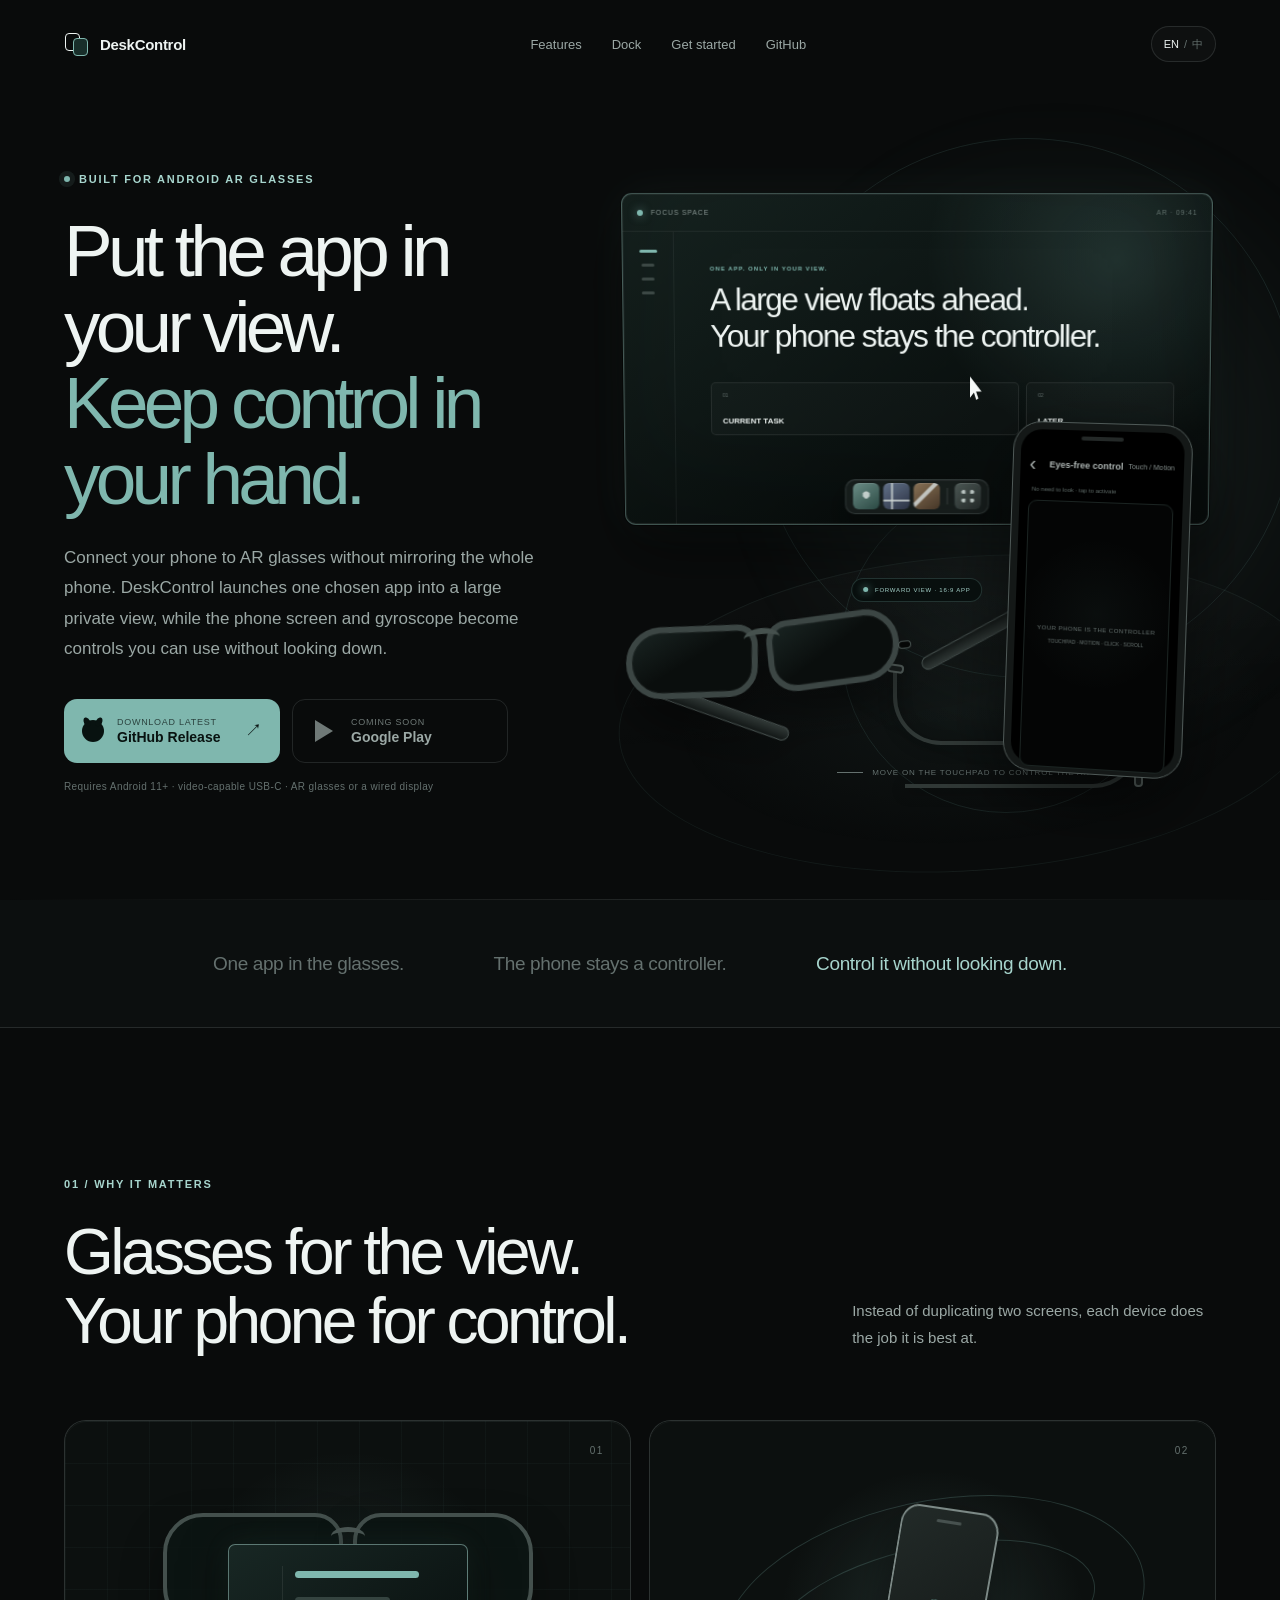
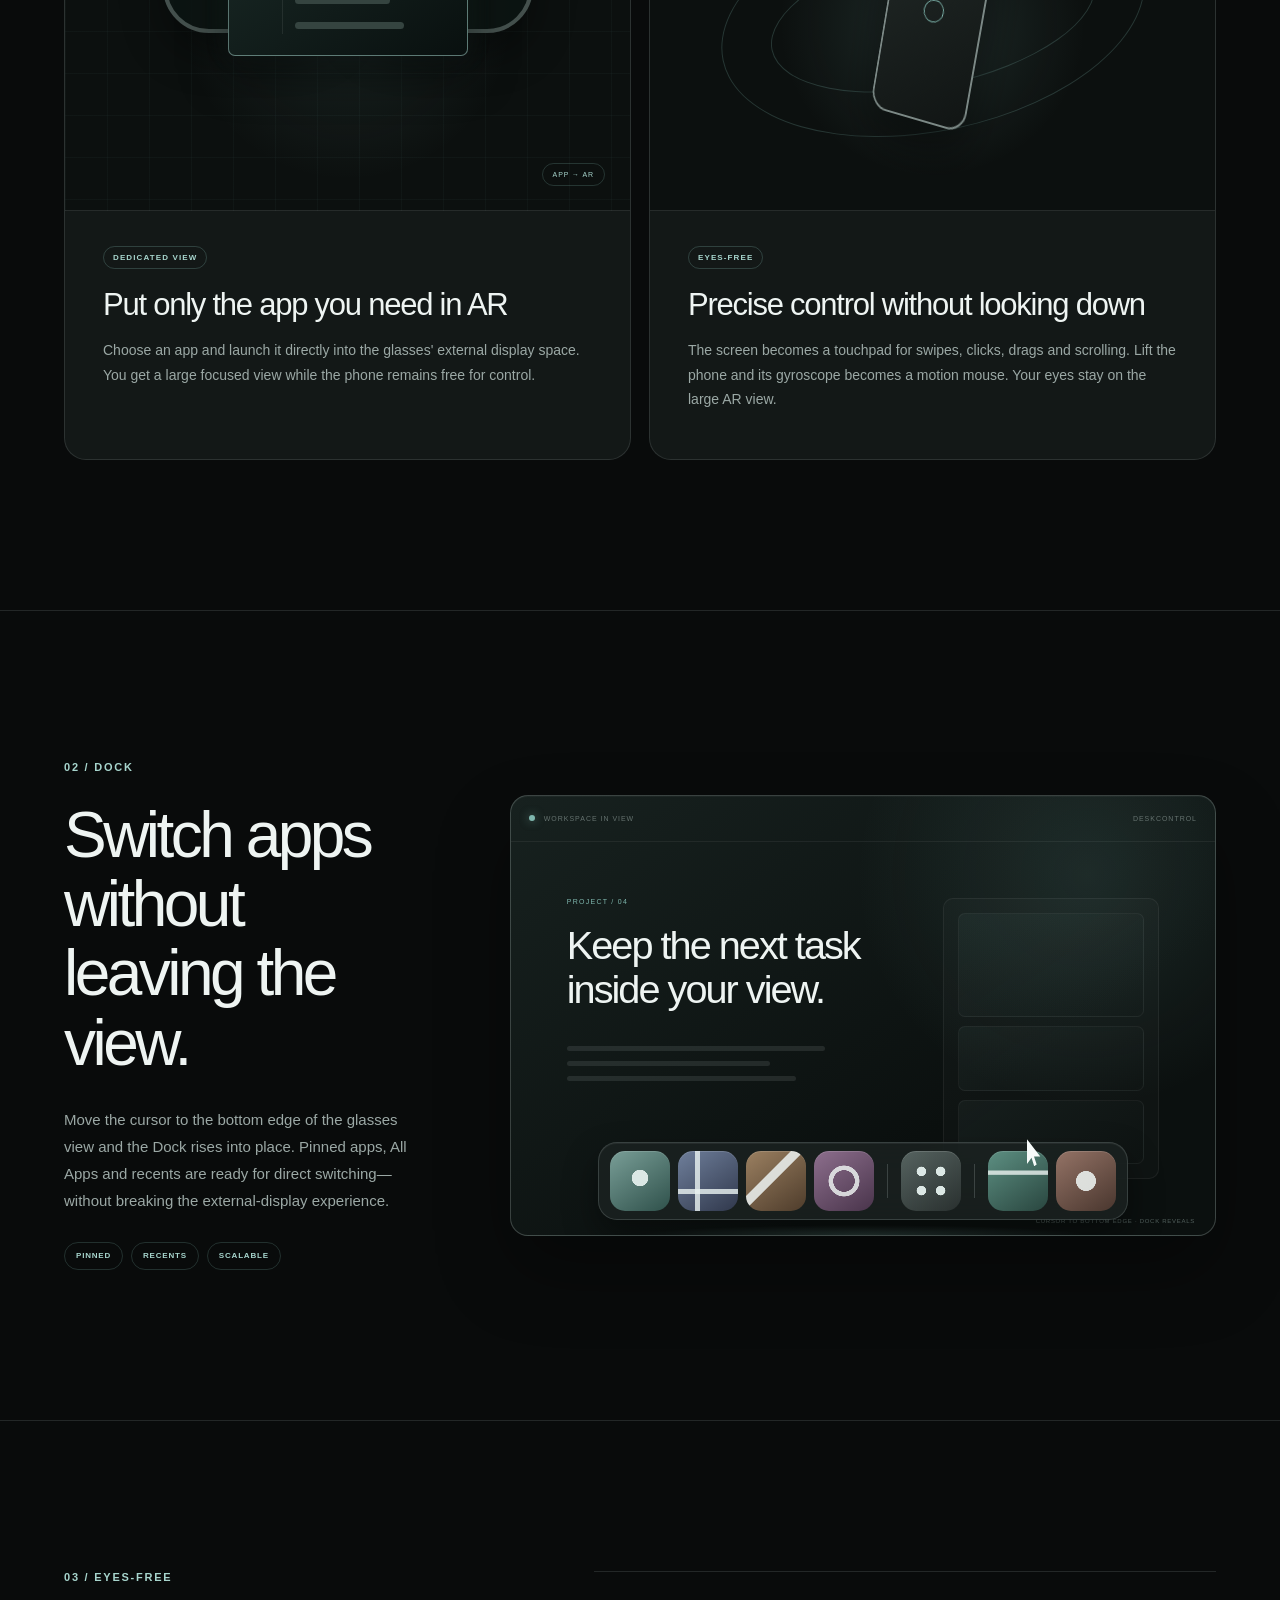
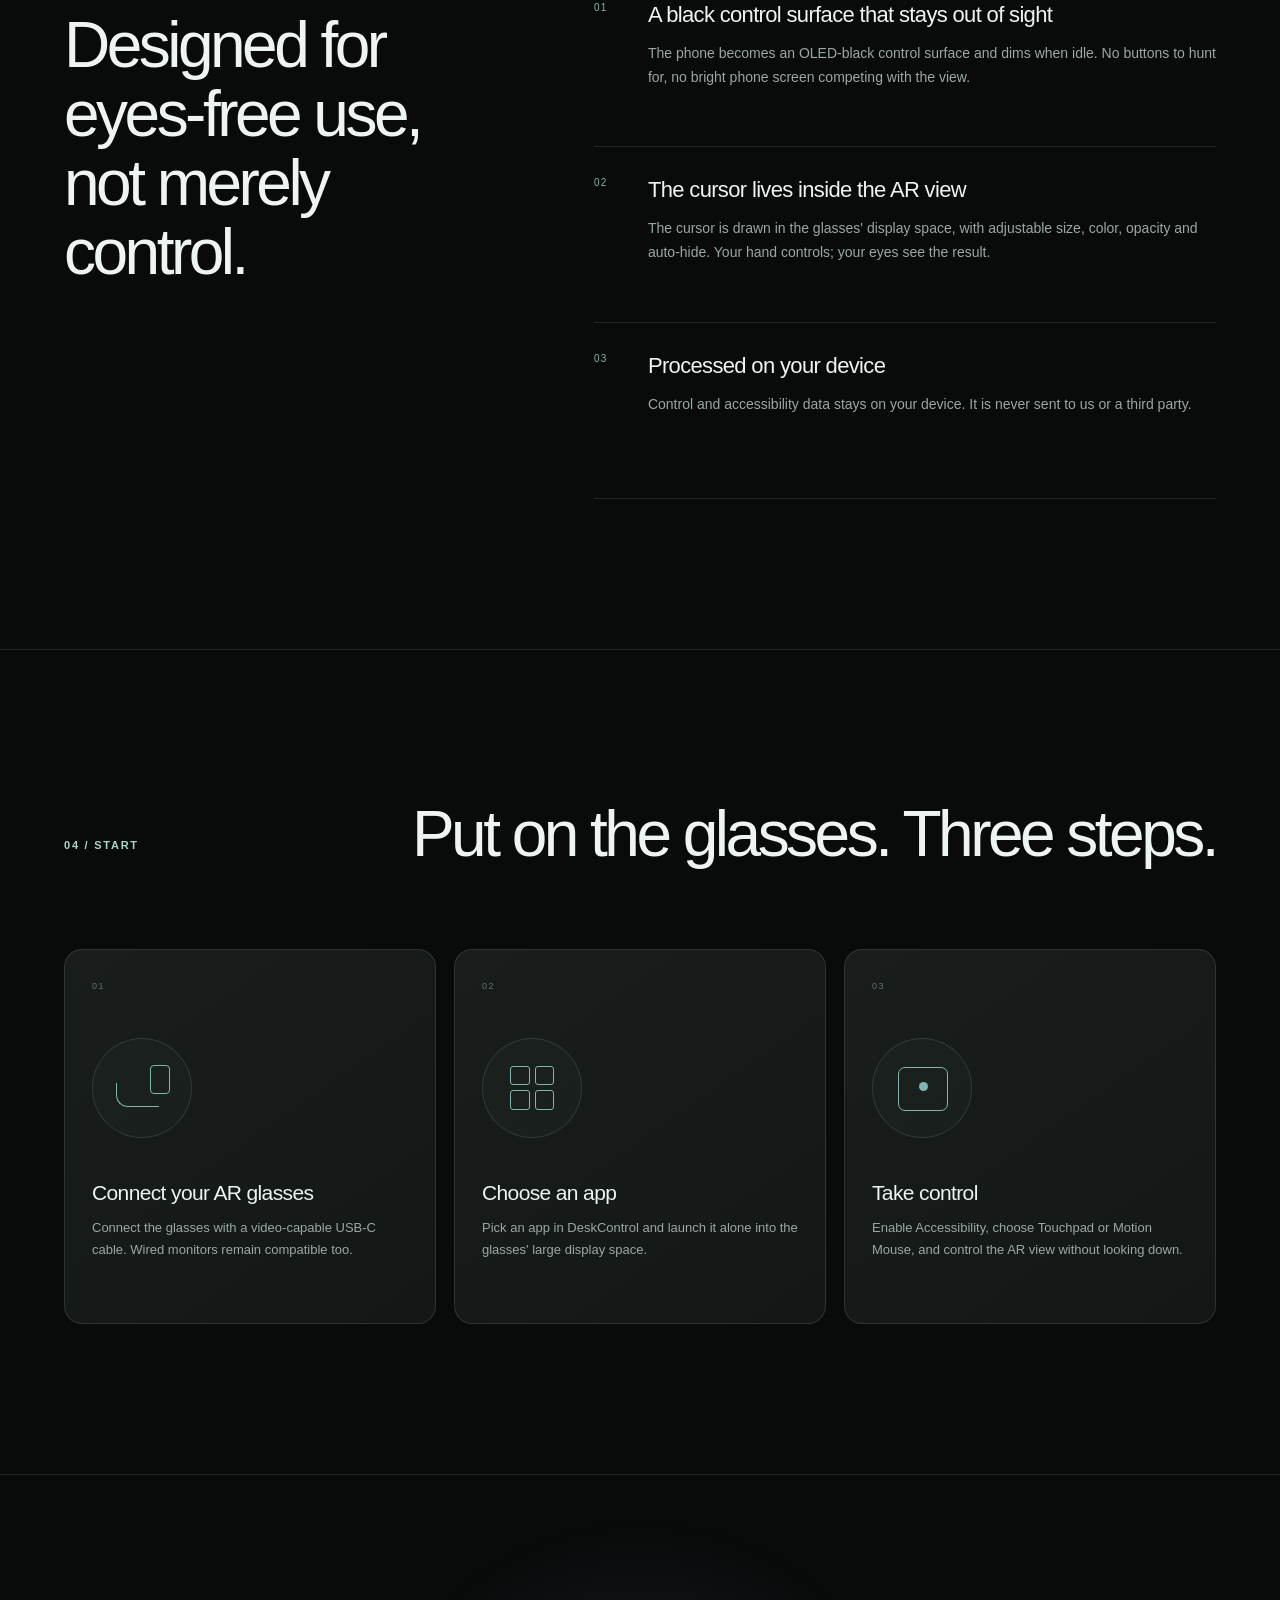
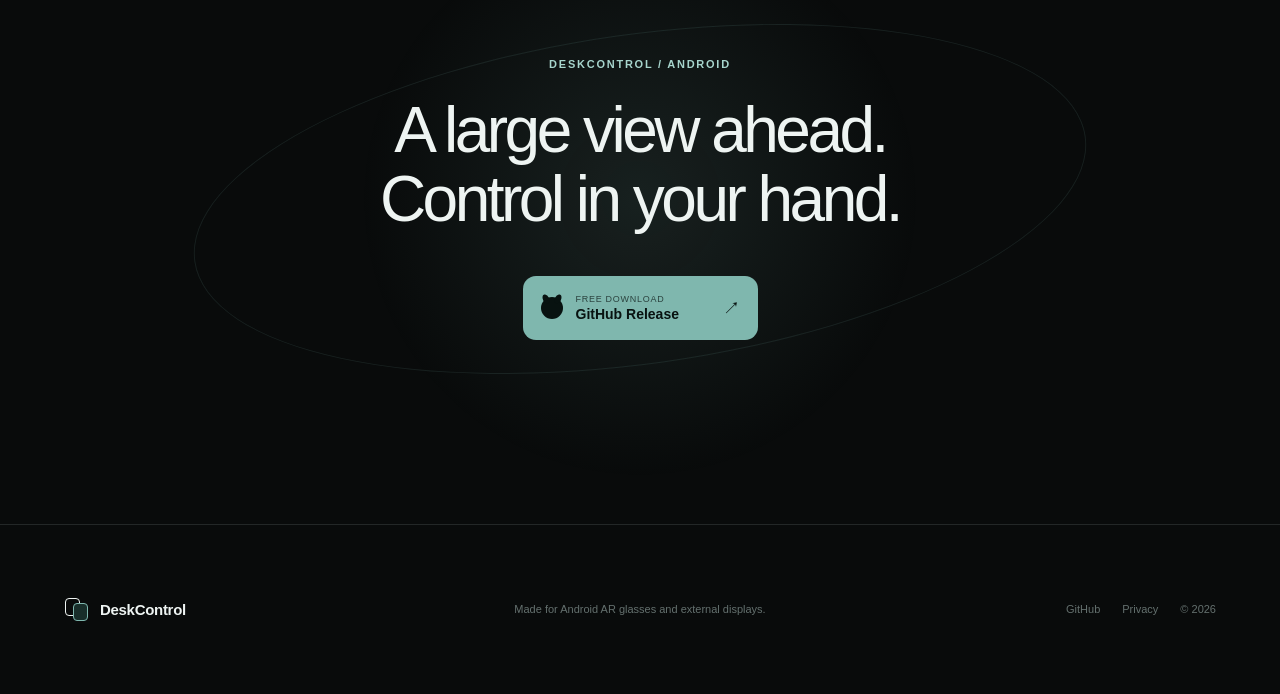
==== commit 950c5c26: "publish website" ====
--- a/index.html
+++ b/index.html
@@ -25,7 +25,8 @@
             <span>DeskControl</span>
         </a>
         <nav class="nav-links" aria-label="页面导航">
-            <a href="#modes" data-zh="控制方式" data-en="Controls">控制方式</a>
+            <a href="#modes" data-zh="核心功能" data-en="Features">核心功能</a>
+            <a href="#dock">Dock</a>
             <a href="#how" data-zh="开始使用" data-en="Get started">开始使用</a>
             <a href="https://github.com/exiarepairii/deskcontrol" target="_blank" rel="noreferrer">GitHub</a>
         </nav>
@@ -69,39 +70,53 @@
             <div class="hero-demo ar-hero-demo" aria-label="AR 眼镜中的独立应用与手机盲操演示">
                 <div class="ambient-ring ring-one" aria-hidden="true"></div>
                 <div class="ambient-ring ring-two" aria-hidden="true"></div>
-                <div class="ar-glasses" aria-hidden="true">
-                    <div class="glasses-arm arm-left"></div>
-                    <div class="glasses-arm arm-right"></div>
-                    <div class="glasses-lens lens-left"></div>
-                    <div class="glasses-lens lens-right"></div>
-                    <div class="glasses-bridge"></div>
-                    <div class="ar-app-screen">
-                        <div class="ar-app-bar">
-                            <div class="app-brand-dot"></div>
-                            <span data-zh="专注空间" data-en="FOCUS SPACE">专注空间</span>
-                            <span class="ar-app-status">AR · 09:41</span>
-                        </div>
-                        <div class="ar-app-content">
-                            <div class="ar-app-sidebar">
-                                <i class="active"></i><i></i><i></i><i></i>
+                <div class="floating-display" aria-hidden="true">
+                    <div class="ar-app-bar">
+                        <div class="app-brand-dot"></div>
+                        <span data-zh="专注空间" data-en="FOCUS SPACE">专注空间</span>
+                        <span class="ar-app-status">AR · 09:41</span>
+                    </div>
+                    <div class="ar-app-content">
+                        <div class="ar-app-sidebar">
+                            <i class="active"></i><i></i><i></i><i></i>
+                        </div>
+                        <div class="ar-app-main">
+                            <p data-zh="眼镜里的独立 App" data-en="ONE APP. ONLY IN YOUR VIEW.">眼镜里的独立 App</p>
+                            <h2 data-zh="大屏悬浮在前方，<br>手机仍是控制器。" data-en="A large view floats ahead.<br>Your phone stays the controller.">大屏悬浮在前方，<br>手机仍是控制器。</h2>
+                            <div class="ar-app-cards">
+                                <div class="wide-card"><span>01</span><b data-zh="当前任务" data-en="CURRENT TASK">当前任务</b></div>
+                                <div><span>02</span><b data-zh="稍后" data-en="LATER">稍后</b></div>
                             </div>
-                            <div class="ar-app-main">
-                                <p data-zh="眼镜里的独立 App" data-en="ONE APP. ONLY IN YOUR VIEW.">眼镜里的独立 App</p>
-                                <h2 data-zh="大屏在眼前，<br>手机仍是手机。" data-en="A large view ahead.<br>Your phone stays yours.">大屏在眼前，<br>手机仍是手机。</h2>
-                                <div class="ar-app-cards">
-                                    <div class="wide-card"><span>01</span><b data-zh="当前任务" data-en="CURRENT TASK">当前任务</b></div>
-                                    <div><span>02</span><b data-zh="稍后" data-en="LATER">稍后</b></div>
-                                </div>
-                            </div>
-                        </div>
-                        <div class="demo-cursor" aria-hidden="true"></div>
-                    </div>
-                    <div class="view-label">
-                        <span class="view-label-dot"></span>
-                        <span data-zh="AR 视野 · 独立应用" data-en="AR VIEW · ONE APP">AR 视野 · 独立应用</span>
-                    </div>
-                </div>
-                <div class="connection-cable" aria-hidden="true"></div>
+                        </div>
+                    </div>
+                    <div class="app-dock hero-dock">
+                        <i class="dock-app dock-app-one"></i>
+                        <i class="dock-app dock-app-two"></i>
+                        <i class="dock-app dock-app-three"></i>
+                        <span class="dock-divider"></span>
+                        <i class="dock-app dock-all-apps"></i>
+                    </div>
+                    <div class="demo-cursor" aria-hidden="true"></div>
+                </div>
+                <div class="view-label">
+                    <span class="view-label-dot"></span>
+                    <span data-zh="前方视野 · 16:9 独立应用" data-en="FORWARD VIEW · 16:9 APP">前方视野 · 16:9 独立应用</span>
+                </div>
+                <div class="table-plane" aria-hidden="true"></div>
+                <div class="folded-glasses" aria-hidden="true">
+                    <div class="folded-lens folded-lens-left"></div>
+                    <div class="folded-lens folded-lens-right"></div>
+                    <div class="folded-bridge"></div>
+                    <div class="folded-arm folded-arm-left"></div>
+                    <div class="folded-arm folded-arm-right"></div>
+                    <div class="glasses-port"></div>
+                </div>
+                <div class="typec-cable" aria-hidden="true">
+                    <span class="cable-segment cable-from-glasses"></span>
+                    <span class="cable-segment cable-to-phone"></span>
+                    <i class="typec-plug glasses-plug"></i>
+                    <i class="typec-plug phone-plug"></i>
+                </div>
                 <div class="phone">
                     <div class="phone-speaker"></div>
                     <div class="phone-ui">
@@ -120,8 +135,6 @@
                         </div>
                     </div>
                 </div>
-                <div class="gyro-orbit gyro-one" aria-hidden="true"></div>
-                <div class="gyro-orbit gyro-two" aria-hidden="true"></div>
                 <p class="demo-hint">
                     <span class="hint-line"></span>
                     <span data-zh="移动触控板，看看眼镜里的光标" data-en="Move on the touchpad to control the AR cursor">移动触控板，看看眼镜里的光标</span>
@@ -179,9 +192,53 @@
             </div>
         </section>
 
+        <section class="dock-section" id="dock">
+            <div class="dock-copy">
+                <p class="section-kicker">02 / DOCK</p>
+                <h2 data-zh="应用切换，<br>也留在眼前。" data-en="Switch apps<br>without leaving the view.">应用切换，<br>也留在眼前。</h2>
+                <p data-zh="把光标移到眼镜画面的底边，Dock 就会自然浮现。常驻应用、全部应用和最近使用都在这里，点一下直接切换，不用退出当前的外接显示体验。" data-en="Move the cursor to the bottom edge of the glasses view and the Dock rises into place. Pinned apps, All Apps and recents are ready for direct switching—without breaking the external-display experience.">把光标移到眼镜画面的底边，Dock 就会自然浮现。常驻应用、全部应用和最近使用都在这里，点一下直接切换，不用退出当前的外接显示体验。</p>
+                <div class="dock-facts">
+                    <span data-zh="常驻应用" data-en="PINNED">常驻应用</span>
+                    <span data-zh="最近使用" data-en="RECENTS">最近使用</span>
+                    <span data-zh="大小可调" data-en="SCALABLE">大小可调</span>
+                </div>
+            </div>
+            <div class="dock-demo" aria-label="外接屏 Dock 栏演示">
+                <div class="dock-window-bar">
+                    <span class="dock-window-dot"></span>
+                    <span data-zh="眼镜中的工作空间" data-en="WORKSPACE IN VIEW">眼镜中的工作空间</span>
+                    <span>DESKCONTROL</span>
+                </div>
+                <div class="dock-window-content">
+                    <div class="dock-document">
+                        <span class="doc-kicker">PROJECT / 04</span>
+                        <strong data-zh="把下一项任务<br>留在视野里。" data-en="Keep the next task<br>inside your view.">把下一项任务<br>留在视野里。</strong>
+                        <i></i><i></i><i></i>
+                    </div>
+                    <div class="dock-side-panel">
+                        <span></span><span></span><span></span>
+                    </div>
+                </div>
+                <div class="dock-reveal-zone"></div>
+                <div class="app-dock feature-dock">
+                    <i class="dock-app dock-app-one"><b></b></i>
+                    <i class="dock-app dock-app-two"><b></b></i>
+                    <i class="dock-app dock-app-three"><b></b></i>
+                    <i class="dock-app dock-app-four"><b></b></i>
+                    <span class="dock-divider"></span>
+                    <i class="dock-app dock-all-apps"><b></b></i>
+                    <span class="dock-divider recent-divider"></span>
+                    <i class="dock-app dock-recent-one"><b></b></i>
+                    <i class="dock-app dock-recent-two"><b></b></i>
+                </div>
+                <div class="dock-demo-cursor"></div>
+                <p class="dock-edge-hint" data-zh="光标到底边 · Dock 自动浮现" data-en="CURSOR TO BOTTOM EDGE · DOCK REVEALS">光标到底边 · Dock 自动浮现</p>
+            </div>
+        </section>
+
         <section class="details-section">
             <div class="detail-copy">
-                <p class="section-kicker">02 / EYES-FREE</p>
+                <p class="section-kicker">03 / EYES-FREE</p>
                 <h2 data-zh="为盲操而设计，<br>不只是能控制。" data-en="Designed for eyes-free use,<br>not merely control.">为盲操而设计，<br>不只是能控制。</h2>
             </div>
             <div class="detail-list">
@@ -211,7 +268,7 @@
 
         <section class="steps-section" id="how">
             <div class="steps-header">
-                <p class="section-kicker">03 / START</p>
+                <p class="section-kicker">04 / START</p>
                 <h2 data-zh="戴上眼镜，三步开始。" data-en="Put on the glasses. Three steps.">戴上眼镜，三步开始。</h2>
             </div>
             <ol class="steps">
--- a/styles.css
+++ b/styles.css
@@ -370,105 +370,32 @@
     height: 330px;
 }
 
-.ar-glasses {
+.floating-display {
     position: absolute;
     z-index: 3;
-    top: 28px;
-    right: -1%;
+    top: 8px;
+    right: 0;
     width: min(100%, 670px);
-    height: 300px;
-    transform: rotateY(-4deg) rotateX(2deg);
-    transform-style: preserve-3d;
-}
-
-.glasses-lens {
-    position: absolute;
-    z-index: 1;
-    top: 27px;
-    width: 48.5%;
-    height: 206px;
-    overflow: hidden;
-    border: 6px solid #29312f;
-    background:
-        linear-gradient(155deg, rgba(127, 183, 174, 0.12), transparent 48%),
-        rgba(8, 14, 13, 0.86);
-    box-shadow:
-        0 34px 75px rgba(0, 0, 0, 0.52),
-        inset 0 0 0 1px rgba(255, 255, 255, 0.06),
-        inset 0 -30px 80px rgba(0, 0, 0, 0.28);
-    backdrop-filter: blur(4px);
-}
-
-.lens-left {
-    left: 0;
-    border-radius: 72px 34px 86px 58px / 42px 30px 72px 68px;
-    transform: rotate(1.5deg);
-}
-
-.lens-right {
-    right: 0;
-    border-radius: 34px 72px 58px 86px / 30px 42px 68px 72px;
-    transform: rotate(-1.5deg);
-}
-
-.glasses-bridge {
-    position: absolute;
-    z-index: 5;
-    top: 47px;
-    left: 50%;
-    width: 64px;
-    height: 34px;
-    border-top: 7px solid #313a38;
-    border-radius: 50%;
-    transform: translateX(-50%);
-}
-
-.glasses-arm {
-    position: absolute;
-    z-index: 0;
-    top: 39px;
-    width: 126px;
-    height: 16px;
-    border: 1px solid #404a48;
-    border-radius: 9px;
-    background: linear-gradient(180deg, #303836, #171c1b);
-    box-shadow: 0 14px 30px rgba(0, 0, 0, 0.38);
-}
-
-.arm-left {
-    left: -92px;
-    transform: rotate(8deg);
-}
-
-.arm-right {
-    right: -92px;
-    transform: rotate(-8deg);
-}
-
-.ar-app-screen {
-    position: absolute;
-    z-index: 2;
-    top: 50px;
-    left: 12%;
-    width: 76%;
-    height: 218px;
+    aspect-ratio: 16 / 9;
     overflow: hidden;
     border: 1px solid rgba(167, 213, 205, 0.34);
-    border-radius: 10px;
+    border-radius: 11px;
     background:
-        radial-gradient(circle at 84% 20%, rgba(127, 183, 174, 0.21), transparent 34%),
-        linear-gradient(145deg, rgba(22, 35, 32, 0.95), rgba(8, 14, 13, 0.96) 65%);
+        radial-gradient(circle at 84% 20%, rgba(127, 183, 174, 0.19), transparent 34%),
+        linear-gradient(145deg, rgba(22, 35, 32, 0.98), rgba(8, 14, 13, 0.99) 65%);
     box-shadow:
         0 0 0 1px rgba(0, 0, 0, 0.58),
-        0 22px 55px rgba(0, 0, 0, 0.45),
-        0 0 42px rgba(127, 183, 174, 0.08);
-    transform: translateZ(20px);
+        0 28px 65px rgba(0, 0, 0, 0.48),
+        0 0 50px rgba(127, 183, 174, 0.07),
+        inset 0 0 0 1px rgba(255, 255, 255, 0.06),
+        inset 0 -45px 100px rgba(0, 0, 0, 0.22);
+    transform: perspective(1000px) rotateX(-1.5deg) translateZ(-10px);
 }
 
 .ar-app-bar {
     display: flex;
-    height: 32px;
-    padding: 0 12px;
+    height: 38px;
+    padding: 0 15px;
     align-items: center;
     gap: 8px;
     border-bottom: 1px solid rgba(255, 255, 255, 0.06);
@@ -492,8 +419,8 @@
 
 .ar-app-content {
     display: grid;
-    height: calc(100% - 32px);
-    grid-template-columns: 43px 1fr;
+    height: calc(100% - 38px);
+    grid-template-columns: 52px 1fr;
 }
 
 .ar-app-sidebar {
@@ -518,7 +445,7 @@
 }
 
 .ar-app-main {
-    padding: 24px 27px 20px;
+    padding: 34px 36px 24px;
 }
 
 .ar-app-main > p {
@@ -531,8 +458,8 @@
 }
 
 .ar-app-main h2 {
-    margin-bottom: 22px;
-    font-size: clamp(18px, 2.2vw, 27px);
+    margin-bottom: 28px;
+    font-size: clamp(22px, 2.5vw, 34px);
     font-weight: 500;
     line-height: 1.15;
     letter-spacing: -0.05em;
@@ -546,8 +473,8 @@
 
 .ar-app-cards div {
     display: flex;
-    height: 43px;
-    padding: 7px 9px;
+    height: 54px;
+    padding: 9px 11px;
     flex-direction: column;
     justify-content: space-between;
     border: 1px solid rgba(255, 255, 255, 0.08);
@@ -561,14 +488,14 @@
 }
 
 .ar-app-cards b {
-    font-size: 7px;
+    font-size: 8px;
     font-weight: 600;
 }
 
 .view-label {
     position: absolute;
     z-index: 6;
-    bottom: 6px;
+    top: 395px;
     left: 50%;
     display: flex;
     height: 24px;
@@ -592,24 +519,164 @@
     box-shadow: 0 0 8px var(--accent);
 }
 
-.connection-cable {
+.table-plane {
+    position: absolute;
+    z-index: 0;
+    right: -18%;
+    bottom: -88px;
+    width: 118%;
+    height: 315px;
+    border: 1px solid rgba(127, 183, 174, 0.08);
+    border-radius: 50%;
+    background:
+        radial-gradient(ellipse at center, rgba(127, 183, 174, 0.06), transparent 60%),
+        linear-gradient(180deg, rgba(255, 255, 255, 0.018), transparent 58%);
+    transform: rotate(-4deg);
+}
+
+.folded-glasses {
+    position: absolute;
+    z-index: 4;
+    bottom: 48px;
+    left: 0;
+    width: 290px;
+    height: 145px;
+    filter: drop-shadow(0 24px 25px rgba(0, 0, 0, 0.45));
+    transform: rotate(-5deg) skewX(-2deg);
+}
+
+.folded-lens {
+    position: absolute;
+    z-index: 3;
+    top: 30px;
+    width: 132px;
+    height: 72px;
+    border: 6px solid #3c4644;
+    background:
+        linear-gradient(150deg, rgba(127, 183, 174, 0.13), transparent 48%),
+        #0a0e0d;
+    box-shadow: inset 0 0 0 1px rgba(255, 255, 255, 0.035);
+}
+
+.folded-lens-left {
+    left: 8px;
+    border-radius: 42px 25px 35px 45px;
+    transform: rotate(3deg);
+}
+
+.folded-lens-right {
+    right: 8px;
+    border-radius: 25px 42px 45px 35px;
+    transform: rotate(-3deg);
+}
+
+.folded-bridge {
+    position: absolute;
+    z-index: 5;
+    top: 38px;
+    left: 50%;
+    width: 36px;
+    height: 20px;
+    border-top: 6px solid #46514e;
+    border-radius: 50%;
+    transform: translateX(-50%);
+}
+
+.folded-arm {
     position: absolute;
     z-index: 1;
-    top: 214px;
+    top: 83px;
+    width: 142px;
+    height: 14px;
+    border: 1px solid #47514f;
+    border-radius: 9px;
+    background: linear-gradient(180deg, #303836, #131817);
+    transform-origin: left center;
+}
+
+.folded-arm-left {
+    left: 37px;
+    transform: rotate(24deg);
+}
+
+.folded-arm-right {
+    right: -14px;
+    transform: rotate(156deg);
+    transform-origin: right center;
+}
+
+.glasses-port {
+    position: absolute;
+    z-index: 7;
+    right: -3px;
+    top: 64px;
+    width: 11px;
+    height: 6px;
+    border-radius: 3px;
+    background: #050706;
+    box-shadow: 0 0 0 1px #4a5552;
+}
+
+.typec-cable {
+    position: absolute;
+    z-index: 3;
+    inset: 0;
+    pointer-events: none;
+}
+
+.cable-segment {
+    position: absolute;
+    display: block;
+    border-color: #303836;
+    filter: drop-shadow(0 4px 7px rgba(0, 0, 0, 0.45));
+}
+
+.cable-from-glasses {
+    bottom: 38px;
+    left: 275px;
+    width: 132px;
+    height: 78px;
+    border-bottom: 4px solid #303836;
+    border-left: 4px solid #303836;
+    border-radius: 0 0 0 48px;
+}
+
+.cable-to-phone {
+    right: 76px;
+    bottom: -5px;
+    width: 235px;
+    height: 47px;
+    border-right: 4px solid #303836;
+    border-bottom: 4px solid #303836;
+    border-radius: 0 0 48px;
+}
+
+.typec-plug {
+    position: absolute;
+    width: 17px;
+    height: 9px;
+    border: 2px solid #56615e;
+    border-radius: 4px;
+    background: #1a201f;
+}
+
+.glasses-plug {
+    bottom: 110px;
+    left: 269px;
+    transform: rotate(8deg);
+}
+
+.phone-plug {
+    right: 69px;
+    bottom: 0;
+    transform: rotate(90deg);
+}
+
+.phone {
+    position: absolute;
+    z-index: 5;
     right: 5%;
-    width: 184px;
-    height: 205px;
-    border-right: 3px solid #252d2b;
-    border-bottom: 3px solid #252d2b;
-    border-radius: 0 0 78px;
-    transform: rotate(8deg);
-}
-
-.phone {
-    position: absolute;
-    z-index: 5;
-    right: 9%;
-    bottom: 5px;
+    bottom: 8px;
     width: 178px;
     height: 352px;
     padding: 7px;
@@ -619,29 +686,6 @@
     background: #141817;
     box-shadow: 0 30px 70px rgba(0, 0, 0, 0.55);
     transform: rotateY(-8deg) rotateZ(2deg);
-}
-
-.gyro-orbit {
-    position: absolute;
-    z-index: 2;
-    right: 2%;
-    bottom: 64px;
-    border: 1px solid rgba(127, 183, 174, 0.2);
-    border-radius: 50%;
-    pointer-events: none;
-    transform: rotate(-16deg);
-}
-
-.gyro-one {
-    width: 280px;
-    height: 112px;
-}
-
-.gyro-two {
-    right: -6%;
-    bottom: 25px;
-    width: 390px;
-    height: 190px;
 }
 
 .phone-speaker {
@@ -763,6 +807,98 @@
     transition: left 80ms linear, top 80ms linear;
 }
 
+.app-dock {
+    display: flex;
+    align-items: center;
+    justify-content: center;
+    border: 1px solid rgba(220, 236, 232, 0.16);
+    background: rgba(28, 35, 34, 0.82);
+    box-shadow:
+        0 16px 34px rgba(0, 0, 0, 0.38),
+        inset 0 1px 0 rgba(255, 255, 255, 0.055);
+    backdrop-filter: blur(16px);
+}
+
+.hero-dock {
+    position: absolute;
+    z-index: 8;
+    bottom: 10px;
+    left: 50%;
+    height: 36px;
+    padding: 3px 7px;
+    gap: 4px;
+    border-radius: 10px;
+    opacity: 0.88;
+    transform: translateX(-50%);
+}
+
+.dock-app {
+    position: relative;
+    display: block;
+    flex: 0 0 auto;
+    border-radius: 22%;
+    background: linear-gradient(145deg, #6c817c, #2d3936);
+    box-shadow: inset 0 1px 0 rgba(255, 255, 255, 0.14);
+}
+
+.hero-dock .dock-app {
+    width: 27px;
+    height: 27px;
+}
+
+.dock-app-one {
+    background:
+        radial-gradient(circle at 50% 45%, #dbe8e5 0 18%, transparent 19%),
+        linear-gradient(145deg, #799e97, #2f514b);
+}
+
+.dock-app-two {
+    background:
+        linear-gradient(90deg, transparent 28%, rgba(235, 244, 242, 0.8) 29% 36%, transparent 37%),
+        linear-gradient(0deg, transparent 28%, rgba(235, 244, 242, 0.8) 29% 36%, transparent 37%),
+        linear-gradient(145deg, #6f7f9b, #30384c);
+}
+
+.dock-app-three {
+    background:
+        linear-gradient(135deg, transparent 37%, rgba(237, 243, 242, 0.85) 38% 48%, transparent 49%),
+        linear-gradient(145deg, #9b8061, #4e3c2b);
+}
+
+.dock-app-four {
+    background:
+        radial-gradient(circle at 50% 50%, transparent 0 25%, rgba(239, 245, 243, 0.82) 26% 36%, transparent 37%),
+        linear-gradient(145deg, #8d6f8d, #49344b);
+}
+
+.dock-all-apps {
+    background:
+        radial-gradient(circle at 34% 34%, #dce8e5 0 8%, transparent 9%),
+        radial-gradient(circle at 66% 34%, #dce8e5 0 8%, transparent 9%),
+        radial-gradient(circle at 34% 66%, #dce8e5 0 8%, transparent 9%),
+        radial-gradient(circle at 66% 66%, #dce8e5 0 8%, transparent 9%),
+        linear-gradient(145deg, #566360, #29302f);
+}
+
+.dock-recent-one {
+    background:
+        linear-gradient(0deg, transparent 60%, rgba(240, 246, 244, 0.78) 61% 67%, transparent 68%),
+        linear-gradient(145deg, #5d8f82, #29463f);
+}
+
+.dock-recent-two {
+    background:
+        radial-gradient(circle at 50% 50%, rgba(239, 246, 244, 0.86) 0 23%, transparent 24%),
+        linear-gradient(145deg, #947366, #49362e);
+}
+
+.dock-divider {
+    width: 1px;
+    height: 17px;
+    margin: 0 3px;
+    background: rgba(220, 236, 232, 0.18);
+}
+
 .demo-hint {
     position: absolute;
     right: 14%;
@@ -802,6 +938,202 @@
 
 .proof-strip .accent {
     color: var(--accent-bright);
+}
+
+.dock-section {
+    display: grid;
+    width: min(100%, var(--max));
+    margin: 0 auto;
+    padding: 150px var(--pad);
+    grid-template-columns: minmax(280px, 0.58fr) minmax(520px, 1.15fr);
+    align-items: center;
+    gap: clamp(45px, 7vw, 100px);
+    border-top: 1px solid var(--stroke);
+}
+
+.dock-copy h2 {
+    margin-bottom: 28px;
+    font-size: clamp(40px, 5vw, 66px);
+    font-weight: 500;
+    line-height: 1.08;
+    letter-spacing: -0.055em;
+}
+
+.dock-copy > p:last-of-type {
+    margin-bottom: 28px;
+    color: var(--muted);
+    font-size: 15px;
+    line-height: 1.8;
+}
+
+.dock-facts {
+    display: flex;
+    flex-wrap: wrap;
+    gap: 8px;
+}
+
+.dock-facts span {
+    display: inline-flex;
+    height: 28px;
+    padding: 0 11px;
+    align-items: center;
+    border: 1px solid rgba(127, 183, 174, 0.21);
+    border-radius: 14px;
+    color: var(--accent-bright);
+    font-size: 8px;
+    font-weight: 650;
+    letter-spacing: 0.1em;
+}
+
+.dock-demo {
+    position: relative;
+    overflow: hidden;
+    aspect-ratio: 16 / 10;
+    border: 1px solid var(--stroke-strong);
+    border-radius: 18px;
+    background:
+        radial-gradient(circle at 82% 18%, rgba(127, 183, 174, 0.14), transparent 34%),
+        linear-gradient(145deg, #17211f, #0b100f 68%);
+    box-shadow: 0 35px 75px rgba(0, 0, 0, 0.32), inset 0 1px 0 rgba(255, 255, 255, 0.035);
+}
+
+.dock-window-bar {
+    display: flex;
+    height: 46px;
+    padding: 0 18px;
+    align-items: center;
+    gap: 9px;
+    border-bottom: 1px solid rgba(255, 255, 255, 0.06);
+    color: #65726f;
+    font-size: 7px;
+    letter-spacing: 0.14em;
+}
+
+.dock-window-bar span:last-child {
+    margin-left: auto;
+}
+
+.dock-window-dot {
+    width: 6px;
+    height: 6px;
+    border-radius: 50%;
+    background: var(--accent);
+    box-shadow: 0 0 10px rgba(127, 183, 174, 0.6);
+}
+
+.dock-window-content {
+    display: grid;
+    height: calc(100% - 46px);
+    padding: clamp(28px, 5vw, 56px);
+    grid-template-columns: 1.2fr 0.8fr;
+    gap: 9%;
+}
+
+.dock-document {
+    display: flex;
+    flex-direction: column;
+}
+
+.doc-kicker {
+    margin-bottom: 18px;
+    color: var(--accent);
+    font-size: 7px;
+    letter-spacing: 0.18em;
+}
+
+.dock-document strong {
+    margin-bottom: 34px;
+    font-size: clamp(24px, 3.1vw, 42px);
+    font-weight: 500;
+    line-height: 1.12;
+    letter-spacing: -0.05em;
+}
+
+.dock-document i {
+    width: 80%;
+    height: 5px;
+    margin-bottom: 10px;
+    border-radius: 4px;
+    background: rgba(220, 236, 232, 0.1);
+}
+
+.dock-document i:nth-of-type(2) {
+    width: 63%;
+}
+
+.dock-document i:nth-of-type(3) {
+    width: 71%;
+}
+
+.dock-side-panel {
+    display: grid;
+    padding: 14px;
+    grid-template-rows: 1.3fr 0.8fr 0.8fr;
+    gap: 9px;
+    border: 1px solid rgba(255, 255, 255, 0.06);
+    border-radius: 10px;
+    background: rgba(255, 255, 255, 0.018);
+}
+
+.dock-side-panel span {
+    border: 1px solid rgba(255, 255, 255, 0.05);
+    border-radius: 7px;
+    background: linear-gradient(145deg, rgba(127, 183, 174, 0.06), transparent);
+}
+
+.dock-reveal-zone {
+    position: absolute;
+    right: 18%;
+    bottom: 0;
+    left: 18%;
+    height: 10px;
+    background: radial-gradient(ellipse at bottom, rgba(127, 183, 174, 0.21), transparent 70%);
+}
+
+.feature-dock {
+    position: absolute;
+    z-index: 4;
+    bottom: 15px;
+    left: 50%;
+    height: 78px;
+    padding: 5px 9px;
+    gap: 4px;
+    border-radius: 19px;
+    transform: translateX(-50%);
+}
+
+.feature-dock .dock-app {
+    width: 60px;
+    height: 60px;
+    margin: 0 2px;
+    border-radius: 15px;
+}
+
+.feature-dock .dock-divider {
+    height: 34px;
+    margin: 0 7px;
+}
+
+.dock-demo-cursor {
+    position: absolute;
+    z-index: 7;
+    right: 24%;
+    bottom: 69px;
+    width: 19px;
+    height: 27px;
+    background: #f7fbfa;
+    clip-path: polygon(0 0, 0 92%, 24% 69%, 38% 100%, 51% 94%, 37% 64%, 70% 64%);
+    filter: drop-shadow(0 2px 2px rgba(0, 0, 0, 0.6));
+}
+
+.dock-edge-hint {
+    position: absolute;
+    right: 20px;
+    bottom: 11px;
+    margin: 0;
+    color: #53615e;
+    font-size: 6px;
+    letter-spacing: 0.12em;
 }
 
 .modes-section,
@@ -1343,6 +1675,11 @@
     .details-section {
         gap: 6%;
     }
+
+    .dock-section {
+        grid-template-columns: minmax(250px, 0.5fr) minmax(500px, 1fr);
+        gap: 45px;
+    }
 }
 
 @media (max-width: 760px) {
@@ -1368,35 +1705,67 @@
     }
 
     .hero-demo {
-        height: 480px;
+        height: 510px;
         margin-top: 10px;
     }
 
-    .ar-glasses {
-        top: 26px;
-        right: -22%;
-        width: 135%;
-        transform: scale(0.88);
-    }
-
-    .glasses-arm {
-        display: none;
+    .floating-display {
+        top: 12px;
+        right: -6%;
+        width: 112%;
+    }
+
+    .ar-app-bar {
+        height: 30px;
+        padding: 0 10px;
     }
 
     .ar-app-main {
-        padding: 22px 22px 18px;
+        padding: 17px 18px 14px;
     }
 
     .ar-app-main h2 {
-        margin-bottom: 18px;
-        font-size: 21px;
+        margin-bottom: 14px;
+        font-size: 17px;
+    }
+
+    .ar-app-cards div {
+        height: 37px;
+    }
+
+    .hero-dock {
+        bottom: 6px;
+        height: 29px;
+    }
+
+    .hero-dock .dock-app {
+        width: 21px;
+        height: 21px;
+    }
+
+    .view-label {
+        top: 261px;
+        font-size: 5px;
+    }
+
+    .table-plane {
+        right: -35%;
+        bottom: -90px;
+        width: 145%;
+    }
+
+    .folded-glasses {
+        bottom: 24px;
+        left: -25px;
+        transform: scale(0.72) rotate(-5deg);
+        transform-origin: bottom left;
     }
 
     .phone {
         right: 1%;
         bottom: 5px;
-        width: 141px;
-        height: 282px;
+        width: 132px;
+        height: 265px;
         border-radius: 22px;
     }
 
@@ -1405,20 +1774,13 @@
     }
 
     .touch-surface {
-        height: 211px;
-    }
-
-    .connection-cable {
-        right: 1%;
-    }
-
-    .gyro-one {
-        right: -9%;
-        width: 220px;
-    }
-
-    .gyro-two {
-        display: none;
+        height: 194px;
+    }
+
+    .typec-cable {
+        right: -12px;
+        transform: scale(0.72);
+        transform-origin: bottom center;
     }
 
     .demo-hint {
@@ -1432,10 +1794,52 @@
     }
 
     .modes-section,
+    .dock-section,
     .details-section,
     .steps-section {
         padding-top: 100px;
         padding-bottom: 100px;
+    }
+
+    .dock-section {
+        grid-template-columns: 1fr;
+        gap: 50px;
+    }
+
+    .dock-demo {
+        width: 112%;
+        margin-left: -6%;
+    }
+
+    .feature-dock {
+        bottom: 11px;
+        height: 54px;
+        padding: 4px 6px;
+        gap: 2px;
+        border-radius: 14px;
+    }
+
+    .feature-dock .dock-app {
+        width: 39px;
+        height: 39px;
+        margin: 0 1px;
+        border-radius: 10px;
+    }
+
+    .feature-dock .dock-divider {
+        height: 24px;
+        margin: 0 3px;
+    }
+
+    .dock-demo-cursor {
+        right: 19%;
+        bottom: 48px;
+        width: 15px;
+        height: 22px;
+    }
+
+    .dock-edge-hint {
+        display: none;
     }
 
     .section-heading {
